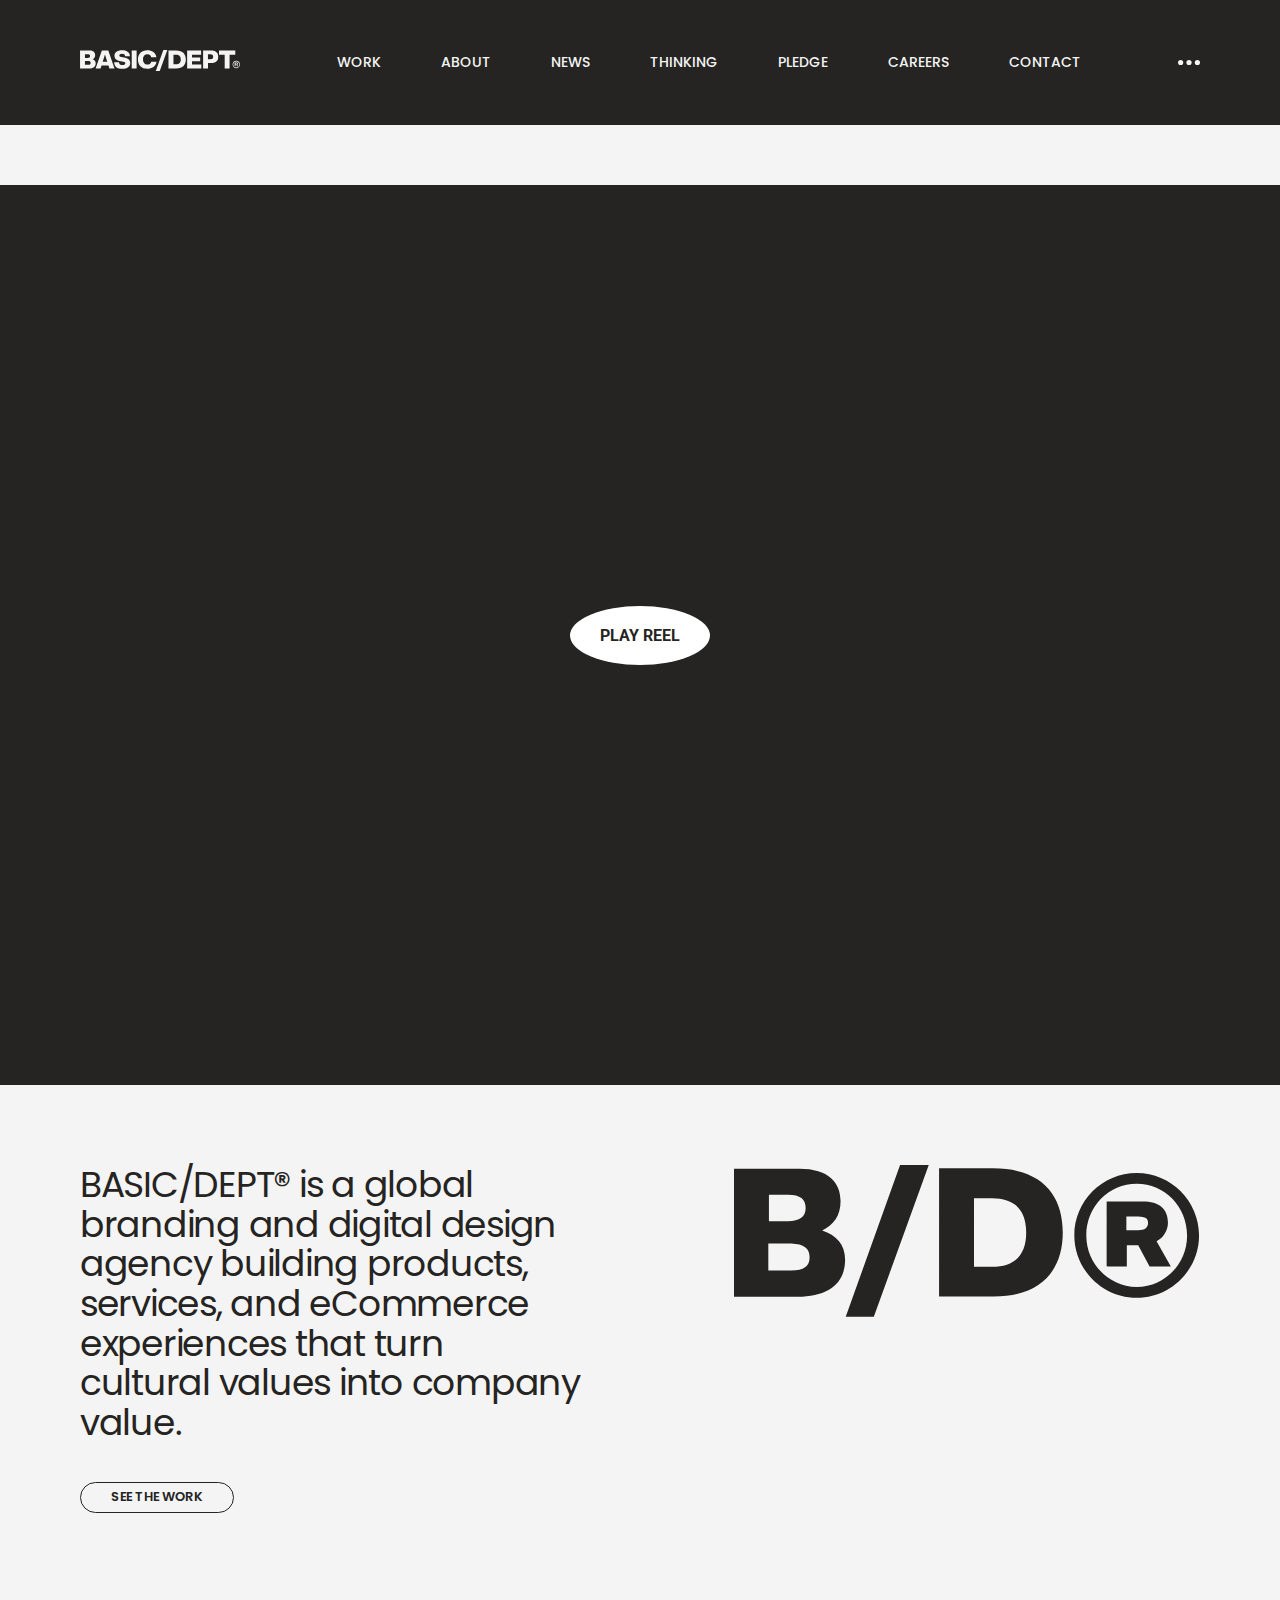
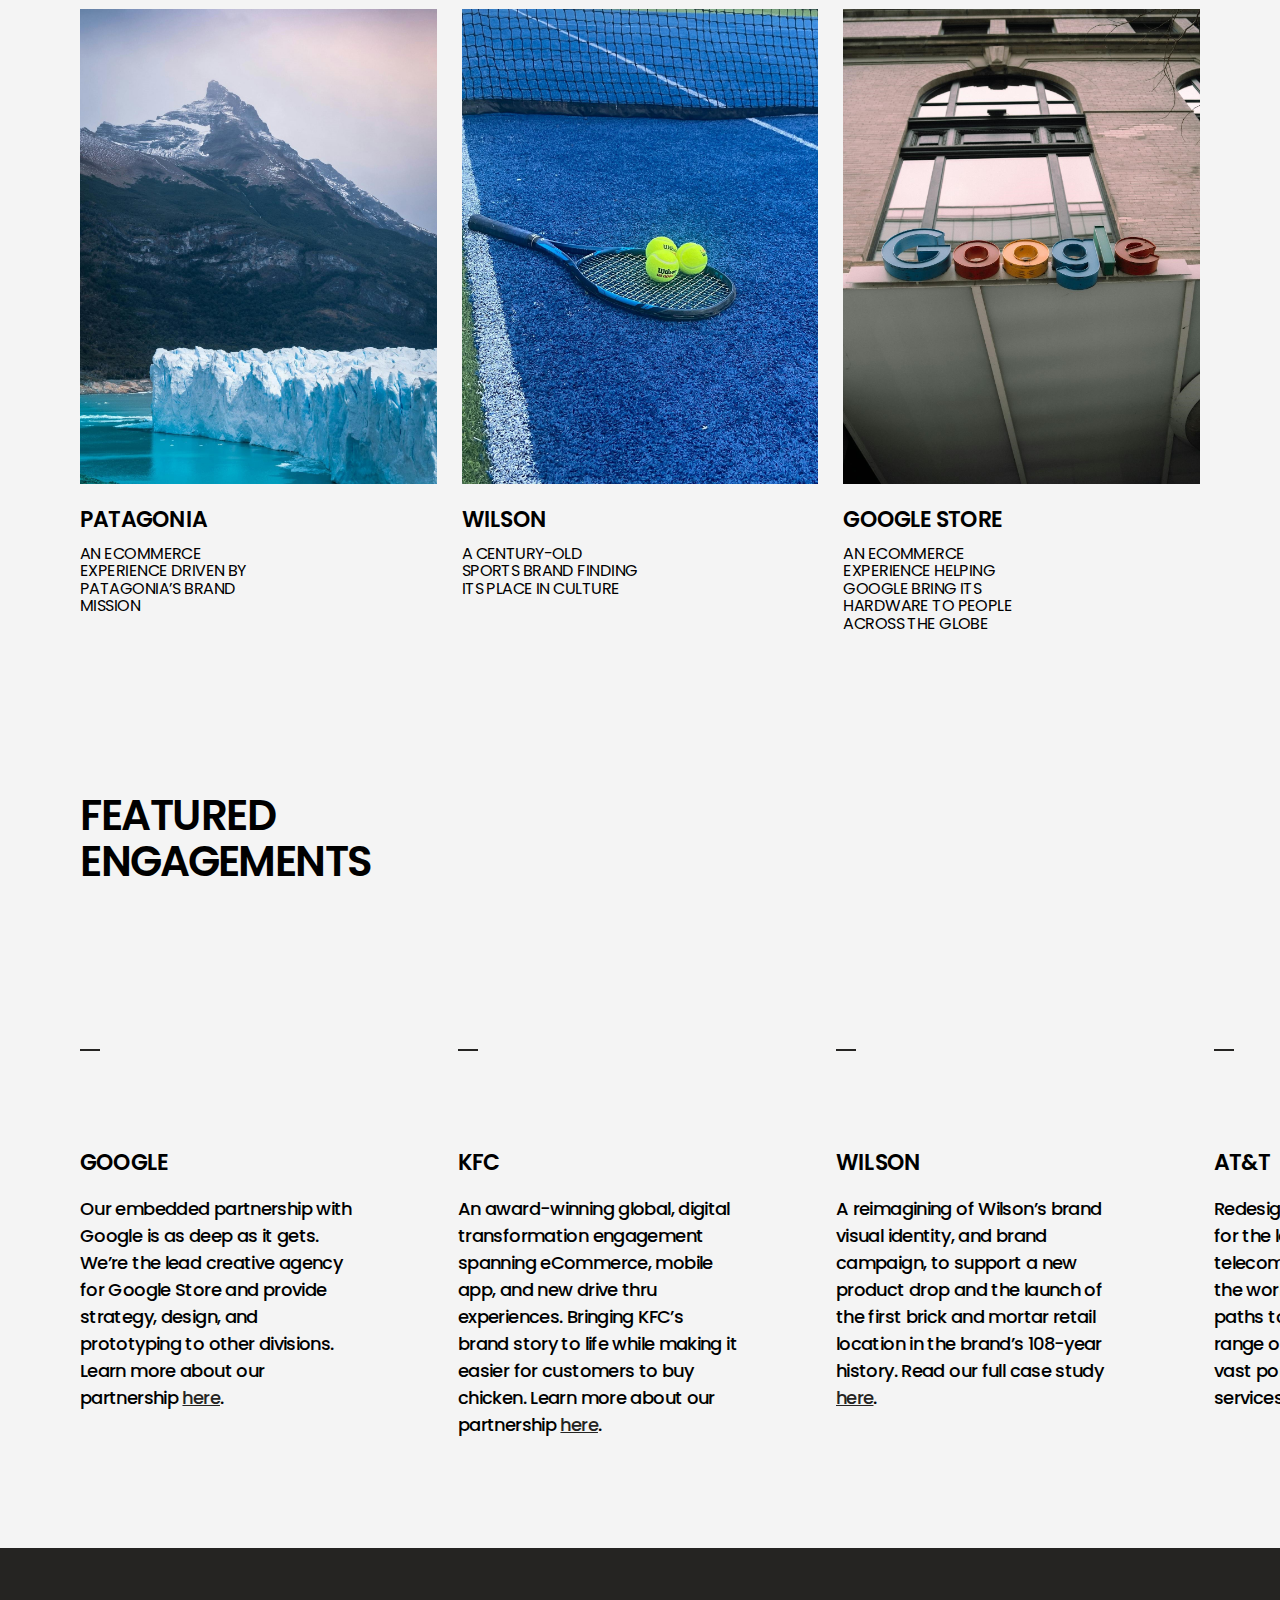
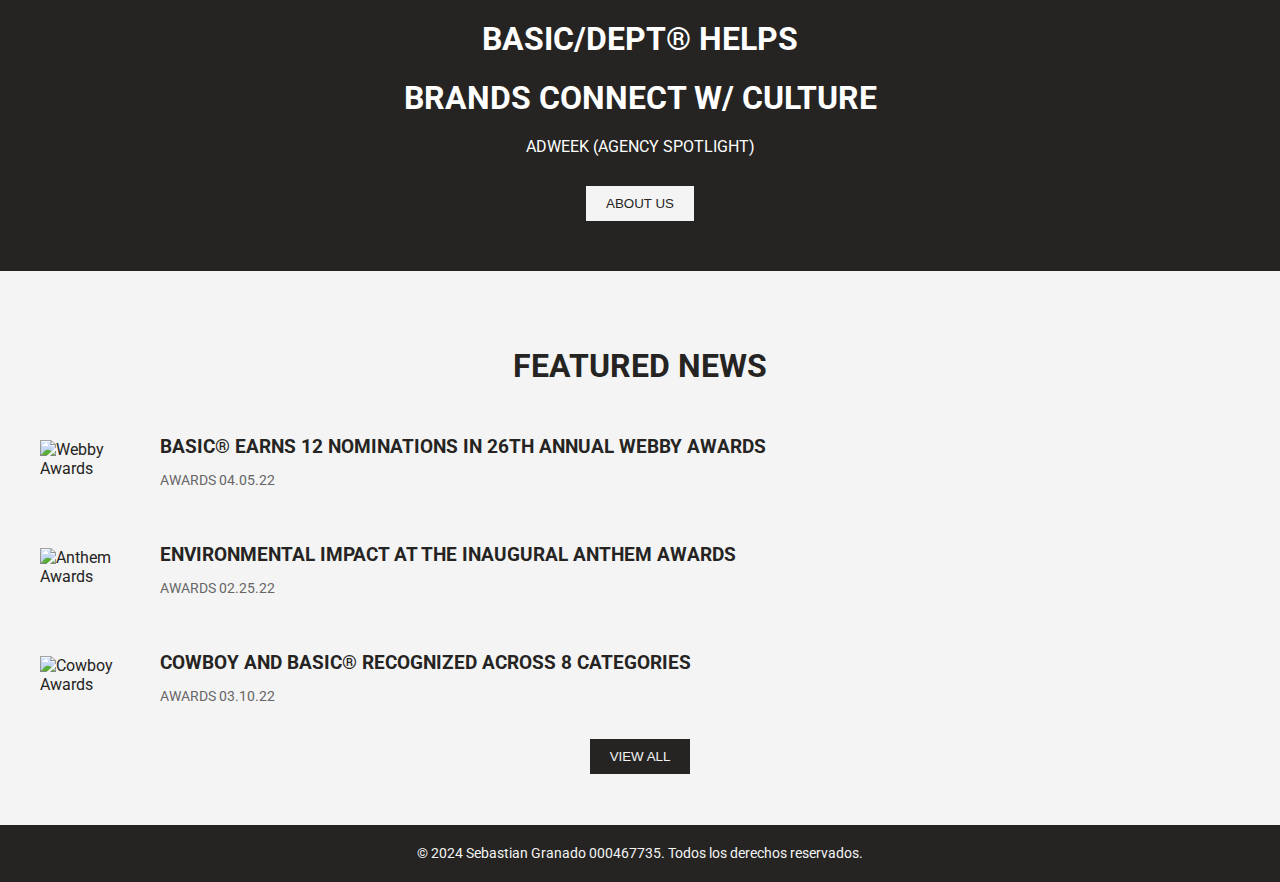
==== index.html @ 4b5a3739 "Modify the highlight layout for 1280px size screens" ====
<!DOCTYPE html>
<html lang="es">
<head>
    <meta charset="UTF-8">
    <meta name="viewport" content="width=device-width, initial-scale=1.0">
    <title>Proyecto de Maquetación Nivel 3</title>
    <link rel="stylesheet" href="css/styles.css">
    <link href="https://fonts.googleapis.com/css2?family=Roboto:wght@400;700&display=swap" rel="stylesheet">
    <link rel="preconnect" href="https://fonts.googleapis.com">
    <link rel="preconnect" href="https://fonts.gstatic.com" crossorigin>
    <link href="https://fonts.googleapis.com/css2?family=Poppins:ital,wght@0,100;0,200;0,300;0,400;0,500;0,600;0,700;0,800;0,900;1,100;1,200;1,300;1,400;1,500;1,600;1,700;1,800;1,900&display=swap"
          rel="stylesheet">
</head>
<body>
<header>
    <div id="logo">
        <a href="">
            <svg xmlns="http://www.w3.org/2000/svg" viewBox="0 0 208.3 27.7">
                <path d="M0 24.1h11.7c5.5 0 8.7-2.3 8.7-6.8 0-2.8-1.7-4.5-4.1-5.3 2-.9 3.4-2.6 3.4-5.3 0-3.5-2.2-5.9-7.5-5.9H0zM13.1 7.9c0 1.6-1 2.4-3.2 2.4H6.4V5.5h3.5c2.2 0 3.2.8 3.2 2.4m.7 9c0 1.7-1 2.4-3.3 2.4H6.4v-4.9h4.2c2.2 0 3.2.8 3.2 2.5M38.2 24.1h6.7L36.8.7h-8.4l-8.1 23.4h6.5l1.2-3.8h9.1zM32.5 5.9l2.9 9.5h-5.9zM55.1 24.5c6.3 0 10.3-3 10.3-7.7 0-3.8-2.5-5.8-6.5-6.6l-5.1-1c-2-.4-2.6-1-2.6-2.1S52.4 5 54.5 5c2.4 0 4.1 1 4.2 3.1H65C65 2.5 60.3.3 54.5.3c-5.6 0-9.7 2.8-9.7 7.3 0 3.8 2.5 5.8 6.5 6.6l5.1 1c2 .4 2.6 1 2.6 2.1 0 1.5-1.4 2.3-3.7 2.3-2.6 0-4.5-1.3-4.6-3.8h-6.3c.2 5.5 3.7 8.7 10.7 8.7M67.3 24.1h6.4V.7h-6.4zM82 12.4c0-3.9 2.1-6.8 5.6-6.8 2.9 0 4.7 1.7 5.1 3.7h6.7C98.8 3.2 93.6.2 87.7.2 80 .2 75.4 5 75.4 12.3s4.5 12.1 12.3 12.1c6 0 11.2-2.9 11.8-9.1h-6.7c-.4 2.1-2.1 3.7-5.1 3.7-3.6.2-5.7-2.7-5.7-6.6M113.7 0h-5.2l-10 27.7h5.2zM137.8 12.4c0-6.6-3.6-11.7-12.8-11.7h-9.8v23.4h9.8c9.2 0 12.8-5.1 12.8-11.7m-6.6 0c0 4.6-2.6 6.3-6.2 6.3h-3.3V6.1h3.3c3.6 0 6.2 1.7 6.2 6.3M139.5 24.1H158v-5.3h-12.2v-4h10.7V9.7h-10.7V6.1h11.9V.7h-18.2zM180 8.9c0-5.9-3.8-8.1-9.6-8.1h-10.1v23.4h6.4V17h3.8c5.7 0 9.5-2.2 9.5-8.1m-6.6 0c0 2.3-1.1 3.2-3.7 3.2h-3.1V5.6h3.1c2.6 0 3.7 1 3.7 3.3M181 6.2h7.4v17.9h6.4V6.2h7.4V.7H181zM203.5 23.7c-2.6 0-4.8-2.1-4.8-4.8 0-2.6 2.1-4.8 4.8-4.8s4.8 2.1 4.8 4.8c0 2.6-2.2 4.8-4.8 4.8m0-8.8c-2.2 0-4 1.8-4 4s1.8 4 4 4 4-1.8 4-4-1.8-4-4-4"></path>
                <path d="M204 17.2h-1.4v1.6h1.4c.5 0 .7-.3.7-.8s-.3-.8-.7-.8m-.1-.8c1.2 0 1.8.5 1.8 1.6 0 .6-.3 1.1-.9 1.3l1.2 1.8h-1.2l-1.1-1.6h-1.2v1.6h-1.1v-4.7z"></path>
            </svg>
        </a>
    </div>
    <nav>
        <ul>
            <li><a href="#work">WORK</a></li>
            <li><a href="#about">ABOUT</a></li>
            <li><a href="#news">NEWS</a></li>
            <li><a href="#thinking">THINKING</a></li>
            <li><a href="#pledge">PLEDGE</a></li>
            <li><a href="#careers">CAREERS</a></li>
            <li><a href="#contact">CONTACT</a></li>
        </ul>
    </nav>
    <div id="menu">
        <a>
            <span>Menu</span>
            <svg xmlns="http://www.w3.org/2000/svg" viewBox="0 0 21 5">
                <circle cx="2.5" cy="2.5" r="2.5"></circle>
                <circle cx="10.5" cy="2.5" r="2.5"></circle>
                <circle cx="18.5" cy="2.5" r="2.5"></circle>
            </svg>
        </a>
    </div>
</header>
<main>
    <section id="work" class="hero">
        <div class="play-reel">
            <span>PLAY REEL</span>
        </div>
    </section>

    <section id="about" class="intro">
        <div class="container">
            <div class="text">
                <p>BASIC/DEPT® is a global branding and digital design agency building products, services, and eCommerce
                    experiences that turn cultural values into company value.</p>
                <a>SEE THE WORK</a>
            </div>
            <div class="logo">
                <svg xmlns="http://www.w3.org/2000/svg" viewBox="0 0 307 100">
                    <path d="M0 86.8h41.9c19.6 0 31.3-8.3 31.3-24.5 0-10.2-6-16.2-15.1-19.2 7.2-3.4 12.1-9.4 12.1-19.2 0-12.5-7.9-21.5-27.2-21.5H0zm47.2-58.5c0 5.7-3.8 8.7-11.7 8.7H23V19.6h12.5c8.3 0 11.7 3 11.7 8.7m2.6 32.5c0 6-3.8 8.7-12.1 8.7H22.6V51.7h15.1c8.3.4 12.1 3 12.1 9.1M128.3 0h-18.9L73.6 100h18.5zm88.3 44.5c0-23.8-12.8-42.3-46-42.3h-35.5v84.5h35.5c32.8.1 46-18.4 46-42.2m-24.1 0c0 16.6-9.4 22.6-22.3 22.6h-12.1V21.9h12.1c12.8 0 22.3 6 22.3 22.6M224.2 46.4c0 22.6 18.5 41.1 41.1 41.1s41.1-18.5 41.1-41.1-18.5-41.1-41.1-41.1c-22.7 0-41.1 18.5-41.1 41.1m7.9 0c0-18.9 14.7-34 33.2-34s33.2 15.1 33.2 34-15.1 34-33.2 34c-18.5-.4-33.2-15.5-33.2-34M246 66.8h12.8v-14h7.5l7.5 14h14l-9.4-16.6c4.2-1.9 7.5-6.8 7.5-12.1 0-9.4-6-14-16.6-14h-23.8v42.6h.5zm26.8-28.7c0 3.4-2.3 4.9-6.4 4.9h-7.9v-9h7.9c4.5.3 6.4 1.1 6.4 4.1"></path>
                </svg>
            </div>
        </div>
    </section>

    <section id="images">
        <ul class="images">
            <li class="image-container">
                <img src="src/images/image1.jpg" alt="Image 1">
                <h2>Patagonia</h2>
                <p>An eCommerce experience driven by Patagonia’s brand mission</p>
            </li>
            <li class="image-container">
                <img src="src/images/image2.jpg" alt="Image 2">
                <h2>Wilson</h2>
                <p>A century-old sports brand finding its place in culture</p>
            </li>
            <li class="image-container">
                <img src="src/images/image3.jpg" alt="Image 3">
                <h2>Google Store</h2>
                <p>An eCommerce experience helping Google bring its hardware to people across the globe</p>
            </li>
        </ul>
    </section>

    <section id="featured" class="featured-engagements">
        <h1>FEATURED ENGAGEMENTS</h1>
        <div class="container">
            <ul>
                <li>
                    <img src="https://cdn.sanity.io/images/8nn8fua5/production/7121121ed910b145bdb6df487966a7888c2eb7c3-272x92.svg?w=720&amp;fm=webp&amp;q=65"
                         alt="" loading="lazy">
                    <div class="line"></div>
                    <h3>GOOGLE</h3>
                    <p>Our embedded partnership with Google is as deep as it gets. We’re the lead creative agency for
                        Google
                        Store and provide strategy, design, and prototyping to other divisions. Learn more about our
                        partnership <a href="#">here</a>.</p>
                </li>
                <li>
                    <img src="https://cdn.sanity.io/images/8nn8fua5/production/09a68ec6d03469bfd5bbb9726a58225acb900ae2-128x42.svg?w=720&amp;fm=webp&amp;q=65"
                         alt="" loading="lazy">
                    <div class="line"></div>
                    <h3>KFC</h3>
                    <p>An award-winning global, digital transformation engagement spanning eCommerce, mobile app, and
                        new
                        drive thru experiences. Bringing KFC’s brand story to life while making it easier for customers
                        to
                        buy chicken. Learn more about our partnership <a href="#">here</a>.</p>
                </li>
                <li>
                    <img src="https://cdn.sanity.io/images/8nn8fua5/production/fbb650ce74c1849cb4da2d9951fad89149494cc9-171x42.svg?w=720&amp;fm=webp&amp;q=65"
                         alt="" loading="lazy">
                    <div class="line"></div>
                    <h3>WILSON</h3>
                    <p>A reimagining of Wilson’s brand visual identity, and brand campaign, to support a new product
                        drop
                        and the launch of the first brick and mortar retail location in the brand’s 108-year history.
                        Read
                        our full case study <a href="#">here</a>.</p>
                </li>
                <li>
                    <img src="https://cdn.sanity.io/images/8nn8fua5/production/b2624b2d49d9c14eec0cd30203c5eec0331eac42-42x42.svg?w=720&fm=webp&q=65"
                         alt="" loading="lazy">
                    <div class="line"></div>
                    <h3>AT&T</h3>
                    <p>Redesigning the digital flagship for the largest telecommunications company in the world.
                        Creating frictionless paths to purchase for a wide range of consumers across a vast portfolio of
                        products and services.</p>
                </li>
                <li>
                    <img src="https://cdn.sanity.io/images/8nn8fua5/production/8dd2f090726c8d5befeaa2924b44678e69452945-1024x200.svg?w=720&fm=webp&q=65"
                         alt="" loading="lazy">
                    <div class="line"></div>
                    <h3>Patagonia</h3>
                    <p>Ongoing partnership providing strategy, branding, experience design, and development focused on
                        bringing their mission and offerings to consumers through brand-led programs and platforms. Read
                        our full case study <a href="/case-studies/patagonia-ecommerce-website">here</a>.</p>
                </li>
            </ul>
        </div>
    </section>
    <section id="about-us" class="about-us">
        <div class="about-us-content">
            <h1>BASIC/DEPT® HELPS</h1>
            <h1>BRANDS CONNECT W/ CULTURE</h1>
            <p>ADWEEK (AGENCY SPOTLIGHT)</p>
            <div class="cta">
                <button>ABOUT US</button>
            </div>
            <video class="video-background" autoplay muted loop>
                <source src="your-video-url.mp4" type="video/mp4">
            </video>
        </div>
    </section>
    <section id="featured-news" class="featured-news">
        <div class="container">
            <h2>FEATURED NEWS</h2>
            <div class="news-item">
                <img src="images/webby-awards.jpg" alt="Webby Awards">
                <div>
                    <h3>BASIC® EARNS 12 NOMINATIONS IN 26TH ANNUAL WEBBY AWARDS</h3>
                    <p>AWARDS 04.05.22</p>
                </div>
            </div>
            <div class="news-item">
                <img src="images/anthem-awards.jpg" alt="Anthem Awards">
                <div>
                    <h3>ENVIRONMENTAL IMPACT AT THE INAUGURAL ANTHEM AWARDS</h3>
                    <p>AWARDS 02.25.22</p>
                </div>
            </div>
            <div class="news-item">
                <img src="images/cowboy-awards.jpg" alt="Cowboy Awards">
                <div>
                    <h3>COWBOY AND BASIC® RECOGNIZED ACROSS 8 CATEGORIES</h3>
                    <p>AWARDS 03.10.22</p>
                </div>
            </div>
            <button id="view-more" class="view-more">VIEW ALL</button>
            <div id="more-news" class="more-news hidden">
                <!-- Añade más artículos de noticias aquí -->
            </div>
        </div>
    </section>
</main>
<script src="js/script.js"></script>
<footer>
    <div class="container">
        <p>&copy; 2024 Sebastian Granado 000467735. Todos los derechos reservados.</p>
    </div>
</footer>
</body>
</html>
---- css/styles.css ----
/* Palette Color */
:root {
    --color-background: #f4f4f4;
    --color-text: #252422;
}

/* Font Family*/
:root {
    --font-familia: "Poppins";
}

/* If screen size is more than 1280px */
@media (min-width: 1280px) {
    header {
        display: flex;
        flex-direction: row;
        justify-content: space-between;
        align-items: center;
        padding: 50px 80px;
        background: var(--color-text);

        #logo {
            svg {
                width: 160px;
                fill: var(--color-background);
            }
        }

        nav ul {
            display: flex;
            flex-direction: row;
            margin: 0;
            padding: 0;

            li {
                list-style: none;
                padding: 0 30px;

                a {
                    color: var(--color-background);
                    text-decoration: none;
                    font-family: var(--font-familia), sans-serif;
                    font-size: 14px;
                    font-weight: 500;
                }
            }
        }

        #menu a {
            display: flex;
            align-items: center;
            height: 100%;

            span {
                display: none;
            }

            svg {
                width: 22px;
                fill: var(--color-background);
            }
        }
    }

    #about {
        padding: 80px;

        .container {
            display: flex;
            flex-direction: row;
            justify-content: space-between;

            .text {
                width: 502px;
                display: flex;
                flex-direction: column;
                align-items: flex-start;

                p {
                    font-family: var(--font-familia), sans-serif;
                    font-size: 36px;
                    font-weight: 400;
                    text-align: left;
                    letter-spacing: -0.035em;
                    line-height: 1.1;
                    margin: 0;
                }

                a {
                    margin: 40px 0 0 0;
                    padding: 7px 30px;
                    border: 1px solid var(--color-text);
                    border-radius: 1.6rem;
                    font-family: var(--font-familia), sans-serif;
                    font-size: 13px;
                    font-weight: 600;
                    text-decoration: none;
                    letter-spacing: -0.035em;
                    line-height: 1.1;

                }
            }

            .logo {
                svg {
                    width: 466px;
                    height: min-content;
                    fill: var(--color-text);
                }
            }
        }
    }

    #images {
        padding: 0 80px;
        margin-bottom: 160px;

        .images {
            padding: 0;
            display: grid;
            grid-template-columns: 1fr 1fr 1fr;
            gap: 25px;
            justify-content: space-between;
            list-style: none;

            li {
                width: 100%;

                img {
                    width: 100%;
                }

                h2 {
                    margin: 20px 0 0 0;
                    font-family: var(--font-familia), sans-serif;
                    font-size: 22px;
                    font-weight: 600;
                    text-decoration: none;
                    letter-spacing: -0.035em;
                    line-height: 1.1;
                    text-transform: uppercase;
                }

                p {
                    width: 50%;
                    font-family: var(--font-familia), sans-serif;
                    font-size: 16px;
                    font-weight: 400;
                    text-align: left;
                    letter-spacing: -0.035em;
                    line-height: 1.1;
                    margin: 12px 0 0 0;
                    text-transform: uppercase;
                }
            }


        }
    }

    #featured {

        h1 {
            padding-left: 80px;
            margin: 0;
            width: 20%;
            font-family: var(--font-familia), sans-serif;
            font-size: 42px;
            font-weight: 600;
            text-decoration: none;
            letter-spacing: -0.035em;
            line-height: 1.1;
            text-transform: uppercase;
        }

        .container {
            overflow-x: scroll;
            padding: 0 80px;
            display: flex;
            justify-content: space-evenly;

            ul {
                display: flex;
                gap: 25px;
                list-style: none;
                padding: 125px 0 0 0;
                margin: 0 0 110px 0;
                width: max-content;

                li {
                    width: 280px;
                    padding-right: 73px;

                    img {
                        height: 40px;
                    }

                    .line {
                        width: 20px;
                        height: 2px;
                        background: var(--color-text);
                        margin-top: 20px;
                    }

                    h3 {
                        margin: 100px 0 0 0;
                        font-family: var(--font-familia), sans-serif;
                        font-size: 22px;
                        font-weight: 600;
                        text-decoration: none;
                        letter-spacing: -0.035em;
                        line-height: 1.1;
                        text-transform: uppercase;

                    }

                    p {
                        font-family: var(--font-familia), sans-serif;
                        font-size: 18px;
                        font-weight: 500;
                        text-align: left;
                        letter-spacing: -0.035em;
                        line-height: 1.5;
                        margin: 20px 0 0 0;

                        a {
                            color: var(--color-text);
                        }
                    }
                }
            }
        }

        .container::-webkit-scrollbar {
            height: 2px;
        }

        .container::-webkit-scrollbar-track {
            background: #c5c5c5;
        }

        .container::-webkit-scrollbar-thumb {
            background: var(--color-text);
        }
    }
}

@media (min-width: 720px) and (max-width: 1279px) {
    header {
        display: flex;
        flex-direction: row;
        justify-content: space-between;
        align-items: center;
        padding: 33px 38px;
        background: var(--color-text);

        #logo {
            svg {
                width: 137px;
                fill: var(--color-background);
            }
        }

        nav {
            display: none;
        }

        #menu a {
            span {
                color: var(--color-background);
                font-family: var(--font-familia), sans-serif;
                font-size: 16px;
                font-weight: 500;
            }

            svg {
                display: none;
            }
        }

    }

    #about {
        padding: 38px;

        .container {
            display: flex;
            flex-direction: column;

            .text {
                width: 340px;
                display: flex;
                flex-direction: column;
                align-items: flex-start;

                p {
                    font-family: var(--font-familia), sans-serif;
                    font-size: 20px;
                    font-weight: 400;
                    text-align: left;
                    letter-spacing: -0.035em;
                    line-height: 1.1;
                    margin: 0;
                }

                a {
                    margin: 40px 0 0 0;
                    padding: 7px 30px;
                    border: 1px solid var(--color-text);
                    border-radius: 1.6rem;
                    font-family: var(--font-familia), sans-serif;
                    font-size: 13px;
                    font-weight: 600;
                    text-decoration: none;
                    letter-spacing: -0.035em;
                    line-height: 1.1;

                }
            }

            .logo {
                display: flex;
                justify-content: flex-end;

                svg {
                    width: 382px;
                    height: min-content;
                    padding-top: 60px;
                    fill: var(--color-text);
                }
            }
        }
    }

    #images {
        padding: 0 80px;
        margin-bottom: 160px;
        overflow-x: scroll;
        display: flex;
        justify-content: space-evenly;

        .images {
            display: flex;
            flex-direction: row;
            gap: 25px;
            list-style: none;
            padding: 0;
            width: max-content;

            li {
                width: 313px;

                img {
                    width: 100%;
                }

                h2 {
                    margin: 20px 0 0 0;
                    font-family: var(--font-familia), sans-serif;
                    font-size: 22px;
                    font-weight: 600;
                    text-decoration: none;
                    letter-spacing: -0.035em;
                    line-height: 1.1;
                    text-transform: uppercase;
                }

                p {
                    width: 50%;
                    font-family: var(--font-familia), sans-serif;
                    font-size: 16px;
                    font-weight: 400;
                    text-align: left;
                    letter-spacing: -0.035em;
                    line-height: 1.1;
                    margin: 12px 0 0 0;
                    text-transform: uppercase;
                }
            }
        }
    }

    #images::-webkit-scrollbar {
        display: none;
    }
}

@media (max-width: 719px) {
    header {
        display: flex;
        flex-direction: row;
        justify-content: space-between;
        align-items: center;
        padding: 33px 38px;
        background: var(--color-text);

        #logo {
            svg {
                width: 137px;
                fill: var(--color-background);
            }
        }

        nav {
            display: none;
        }

        #menu a {
            span {
                color: var(--color-background);
                font-family: var(--font-familia), sans-serif;
                font-size: 16px;
                font-weight: 500;
            }

            svg {
                display: none;
            }
        }

    }

    #about {
        padding: 38px;

        .container {
            display: flex;
            flex-direction: column;

            .text {
                width: 340px;
                display: flex;
                flex-direction: column;
                align-items: flex-start;

                p {
                    font-family: var(--font-familia), sans-serif;
                    font-size: 20px;
                    font-weight: 400;
                    text-align: left;
                    letter-spacing: -0.035em;
                    line-height: 1.1;
                    margin: 0;
                }

                a {
                    margin: 40px 0 0 0;
                    padding: 7px 30px;
                    border: 1px solid var(--color-text);
                    border-radius: 1.6rem;
                    font-family: var(--font-familia), sans-serif;
                    font-size: 13px;
                    font-weight: 600;
                    text-decoration: none;
                    letter-spacing: -0.035em;
                    line-height: 1.1;

                }
            }

            .logo {
                display: flex;
                justify-content: flex-end;

                svg {
                    width: 255px;
                    height: min-content;
                    padding-top: 60px;
                    fill: var(--color-text);
                }
            }
        }
    }

    #images {
        padding: 0 22px;
        margin-bottom: 160px;
        overflow-x: scroll;
        display: flex;
        justify-content: space-evenly;

        .images {
            display: flex;
            flex-direction: row;
            gap: 16px;
            list-style: none;
            padding: 0;
            width: max-content;

            li {
                width: 313px;

                img {
                    width: 100%;
                }

                h2 {
                    margin: 20px 0 0 0;
                    font-family: var(--font-familia), sans-serif;
                    font-size: 18px;
                    font-weight: 600;
                    text-decoration: none;
                    letter-spacing: -0.035em;
                    line-height: 1.1;
                    text-transform: uppercase;
                }

                p {
                    width: 50%;
                    font-family: var(--font-familia), sans-serif;
                    font-size: 10px;
                    font-weight: 400;
                    text-align: left;
                    letter-spacing: -0.035em;
                    line-height: 1.1;
                    margin: 12px 0 0 0;
                    text-transform: uppercase;
                }
            }
        }
    }

    #images::-webkit-scrollbar {
        display: none;
    }
}

body {
    margin: 0;
    font-family: 'Roboto', sans-serif;
    background-color: var(--color-background);
}

/*header {
    position: fixed;
    width: 100%;
    top: 0;
    left: 0;
    background-color: #252422;
    z-index: 1000;
    padding: 10px 0;
}

nav {
    display: flex;
    justify-content: space-between;
    align-items: center;
    max-width: 1200px;
    margin: 0 auto;
    padding: 0 20px;
}

.logo {
    font-size: 1.5em;
    font-weight: bold;
}

nav ul {
    list-style: none;
    display: flex;
    gap: 20px;
}

nav ul li {
    display: inline;
}

nav ul li a {
    text-decoration: none;
    color: #f4f4f4;
    transition: color 0.3s;
}

nav ul li a:hover {
    color: #f9cdcd;
}*/

main {
    margin-top: 60px; /* Ajustar según la altura del header */
}

.hero {
    height: 100vh;
    display: flex;
    justify-content: center;
    align-items: center;
    background-color: #252422;
    background-image: url('../images/your-image.jpg'); /* Agregar la ruta correcta de tu imagen */
    background-size: cover;
    background-position: center;
    position: relative;
}

.play-reel {
    background-color: #ffffff;
    color: #252422;
    padding: 20px 30px;
    border-radius: 50%;
    font-weight: bold;
    cursor: pointer;
    transition: transform 0.3s;
}

.play-reel:hover {
    transform: scale(1.1);
}

.intro {
    background-color: #f4f4f4;
    color: #252422;
    padding: 50px 20px;
    text-align: center;
}

.intro .container {
    max-width: 1200px;
    margin: 0 auto;
}

.intro h1 {
    font-size: 2em;
    margin-bottom: 20px;
}

.intro button {
    background-color: #252422;
    color: #f4f4f4;
    padding: 10px 20px;
    border: none;
    cursor: pointer;
    transition: background-color 0.3s;
}

.intro button:hover {
    background-color: #f9cdcd;
}

.intro .images {
    display: flex;
    justify-content: space-around;
    margin-top: 30px;
}

.intro .image-container {
    width: 30%;
}

.intro .image-container img {
    width: 100%;
    height: auto;
}

/*.featured-engagements {
    background-color: #ffffff;
    color: #252422;
    padding: 50px 20px;
}

.featured-engagements .container {
    max-width: 1200px;
    margin: 0 auto;
    text-align: center;
}

.featured-engagements h2 {
    font-size: 2em;
    margin-bottom: 30px;
}

.featured-engagements .engagement {
    margin-bottom: 30px;
}

.featured-engagements .engagement img {
    width: 100px;
    height: auto;
    margin-bottom: 10px;
}

.featured-engagements .engagement h3 {
    font-size: 1.5em;
    margin-bottom: 10px;
}

.featured-engagements .engagement p {
    font-size: 1em;
    line-height: 1.5;
}*/

.about-us {
    position: relative;
    padding: 50px 20px;
    text-align: center;
    color: #ffffff;
    background-color: #252422;
}

.about-us h1 {
    font-size: 2em;
    margin-bottom: 20px;
}

.about-us p {
    font-size: 1em;
    margin-bottom: 30px;
}

.about-us .cta button {
    background-color: #f4f4f4;
    color: #252422;
    padding: 10px 20px;
    border: none;
    cursor: pointer;
    transition: background-color 0.3s;
}

.about-us .cta button:hover {
    background-color: #f9cdcd;
}

.about-us .video-background {
    position: absolute;
    top: 0;
    left: 0;
    width: 100%;
    height: 100%;
    object-fit: cover;
    z-index: -1;
}

.featured-news {
    background-color: #f4f4f4;
    color: #252422;
    padding: 50px 20px;
}

.featured-news .container {
    max-width: 1200px;
    margin: 0 auto;
}

.featured-news h2 {
    font-size: 2em;
    margin-bottom: 30px;
    text-align: center;
}

.featured-news .news-item {
    display: flex;
    align-items: center;
    margin-bottom: 20px;
}

.featured-news .news-item img {
    width: 100px;
    height: auto;
    margin-right: 20px;
}

.featured-news .news-item h3 {
    font-size: 1.2em;
    margin-bottom: 5px;
}

.featured-news .news-item p {
    font-size: 0.9em;
    color: #666;
}

.view-more {
    display: block;
    margin: 0 auto;
    padding: 10px 20px;
    background-color: #252422;
    color: #f4f4f4;
    border: none;
    cursor: pointer;
    transition: background-color 0.3s;
}

.view-more:hover {
    background-color: #f9cdcd;
}

.hidden {
    display: none;
}

footer {
    background-color: #252422;
    color: #f4f4f4;
    text-align: center;
    padding: 20px 0;
    font-size: 0.9em;
    border-top: 1px solid #f4f4f4;
}

footer .container {
    max-width: 1200px;
    margin: 0 auto;
}

footer p {
    margin: 0;
}

/*!* Nuevos estilos para la sección about *!*/
/*#about .intro {*/
/*    text-align: center;*/
/*}*/

/*#about .container {*/
/*    width: 80%;*/
/*    margin: auto;*/
/*}*/

/*#about h1 {*/
/*    font-size: 24px; !* Ajusta el tamaño según tus necesidades *!*/
/*    margin-bottom: 20px; !* Espacio entre el título y el botón *!*/
/*}*/

/*#about button {*/
/*    margin-bottom: 20px; !* Espacio entre el botón y las imágenes *!*/
/*}*/

/*#about .images .image-container {*/
/*    display: inline-block; !* Alinea las imágenes horizontalmente *!*/
/*    margin-right: 10px; !* Espacio entre las imágenes *!*/
/*}*/

/*#about .images .image-container:last-child {*/
/*    margin-right: 0; !* Elimina el espacio después de la última imagen *!*/
/*}*/

/*#about .image-container img {*/
/*    width: 100%; !* Hace que la imagen sea responsive al tamaño del contenedor *!*/
/*    height: auto;*/
/*}*/

/*#about .image-container::after {*/
/*    content: attr(alt); !* Muestra el texto del atributo "alt" debajo de cada imagen *!*/
/*    display: block;*/
/*    margin-top: 5px; !* Espacio entre la imagen y el texto *!*/
/*    font-size: 0.9em; !* Tamaño del texto debajo de la imagen *!*/
/*    color: #666; !* Color del texto debajo de la imagen *!*/
/*}*/
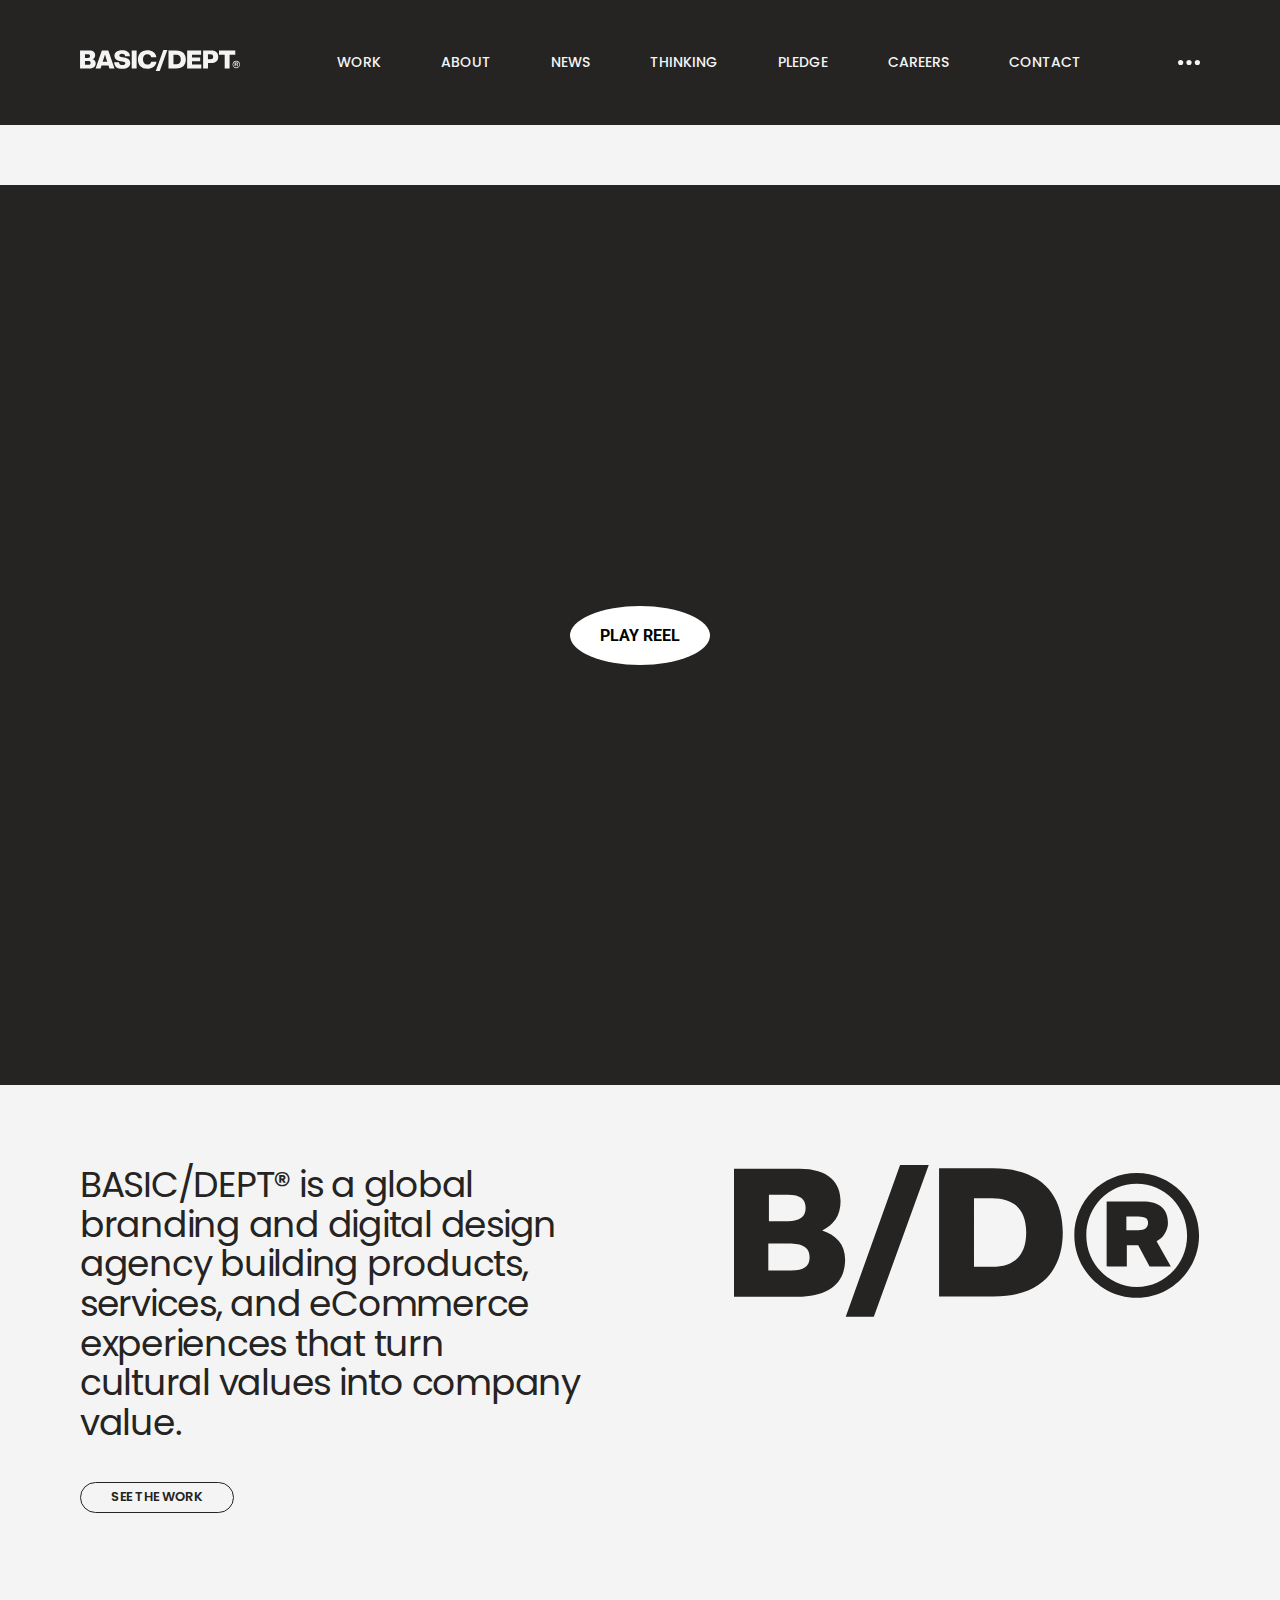
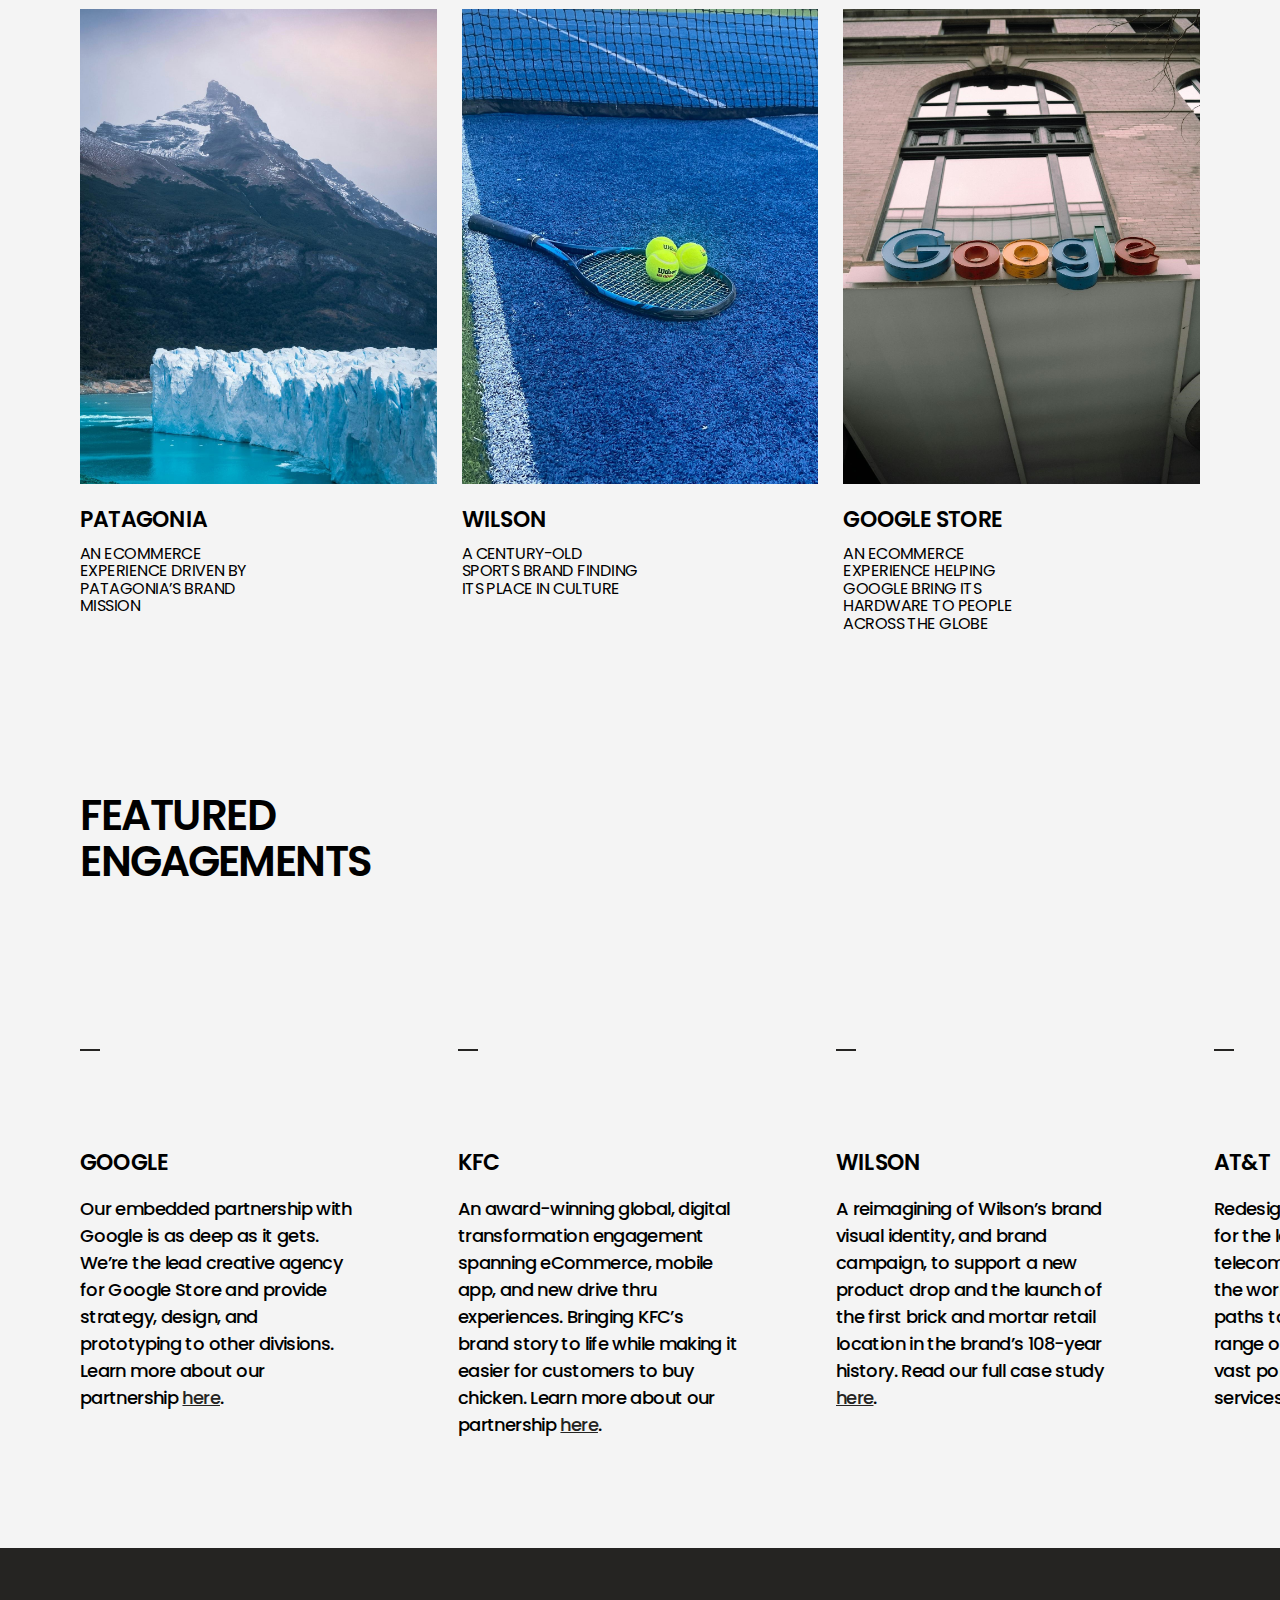
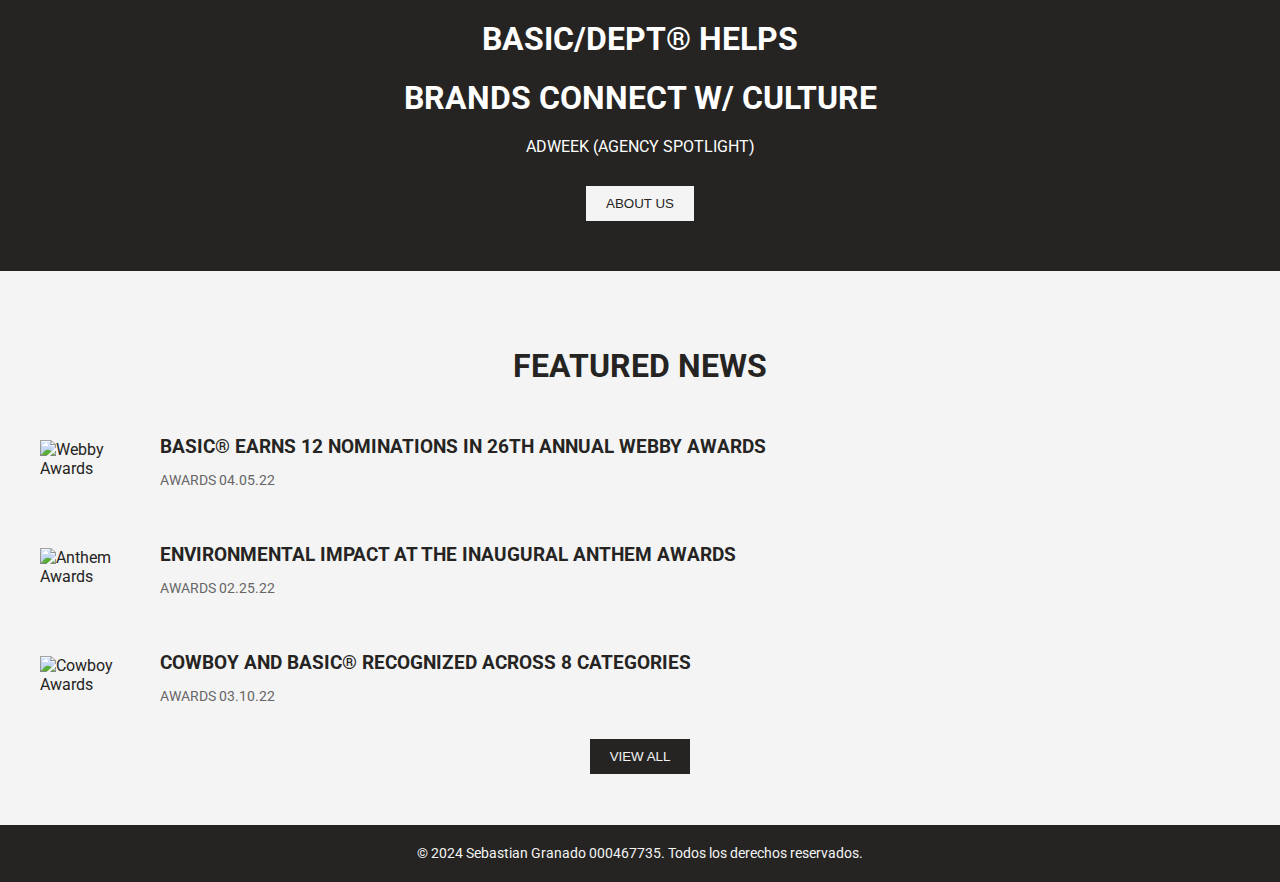
==== commit 109f7126: "Update index.html" ====
--- a/index.html
+++ b/index.html
@@ -45,10 +45,14 @@
 </header>
 <main>
     <section id="work" class="hero">
-        <div class="play-reel">
+        <div id="playReelBtn" class="play-reel">
             <span>PLAY REEL</span>
         </div>
-    </section>
+        <video id="backgroundVideo" class="video-background hidden">
+            <source src="/src/images/timelapse.mp4" type="video/mp4">
+        </video>
+    </section>
+    
 
     <section id="about" class="intro">
         <div class="container">
--- a/css/styles.css
+++ b/css/styles.css
@@ -844,3 +844,26 @@
 /*    font-size: 0.9em; !* Tamaño del texto debajo de la imagen *!*/
 /*    color: #666; !* Color del texto debajo de la imagen *!*/
 /*}*/
+/* Añadir los estilos necesarios para el video de fondo */
+.hero {
+    position: relative;
+    overflow: hidden;
+}
+
+#bg-video {
+    position: absolute;
+    top: 50%;
+    left: 50%;
+    width: 100%;
+    height: 100%;
+    object-fit: cover;
+    transform: translate(-50%, -50%);
+    z-index: -1;
+}
+
+.play-reel {
+    position: relative;
+    z-index: 1;
+    color: black; /* Asegúrate de que el texto sea legible sobre el video */
+    /* Otros estilos que ya tienes */
+}
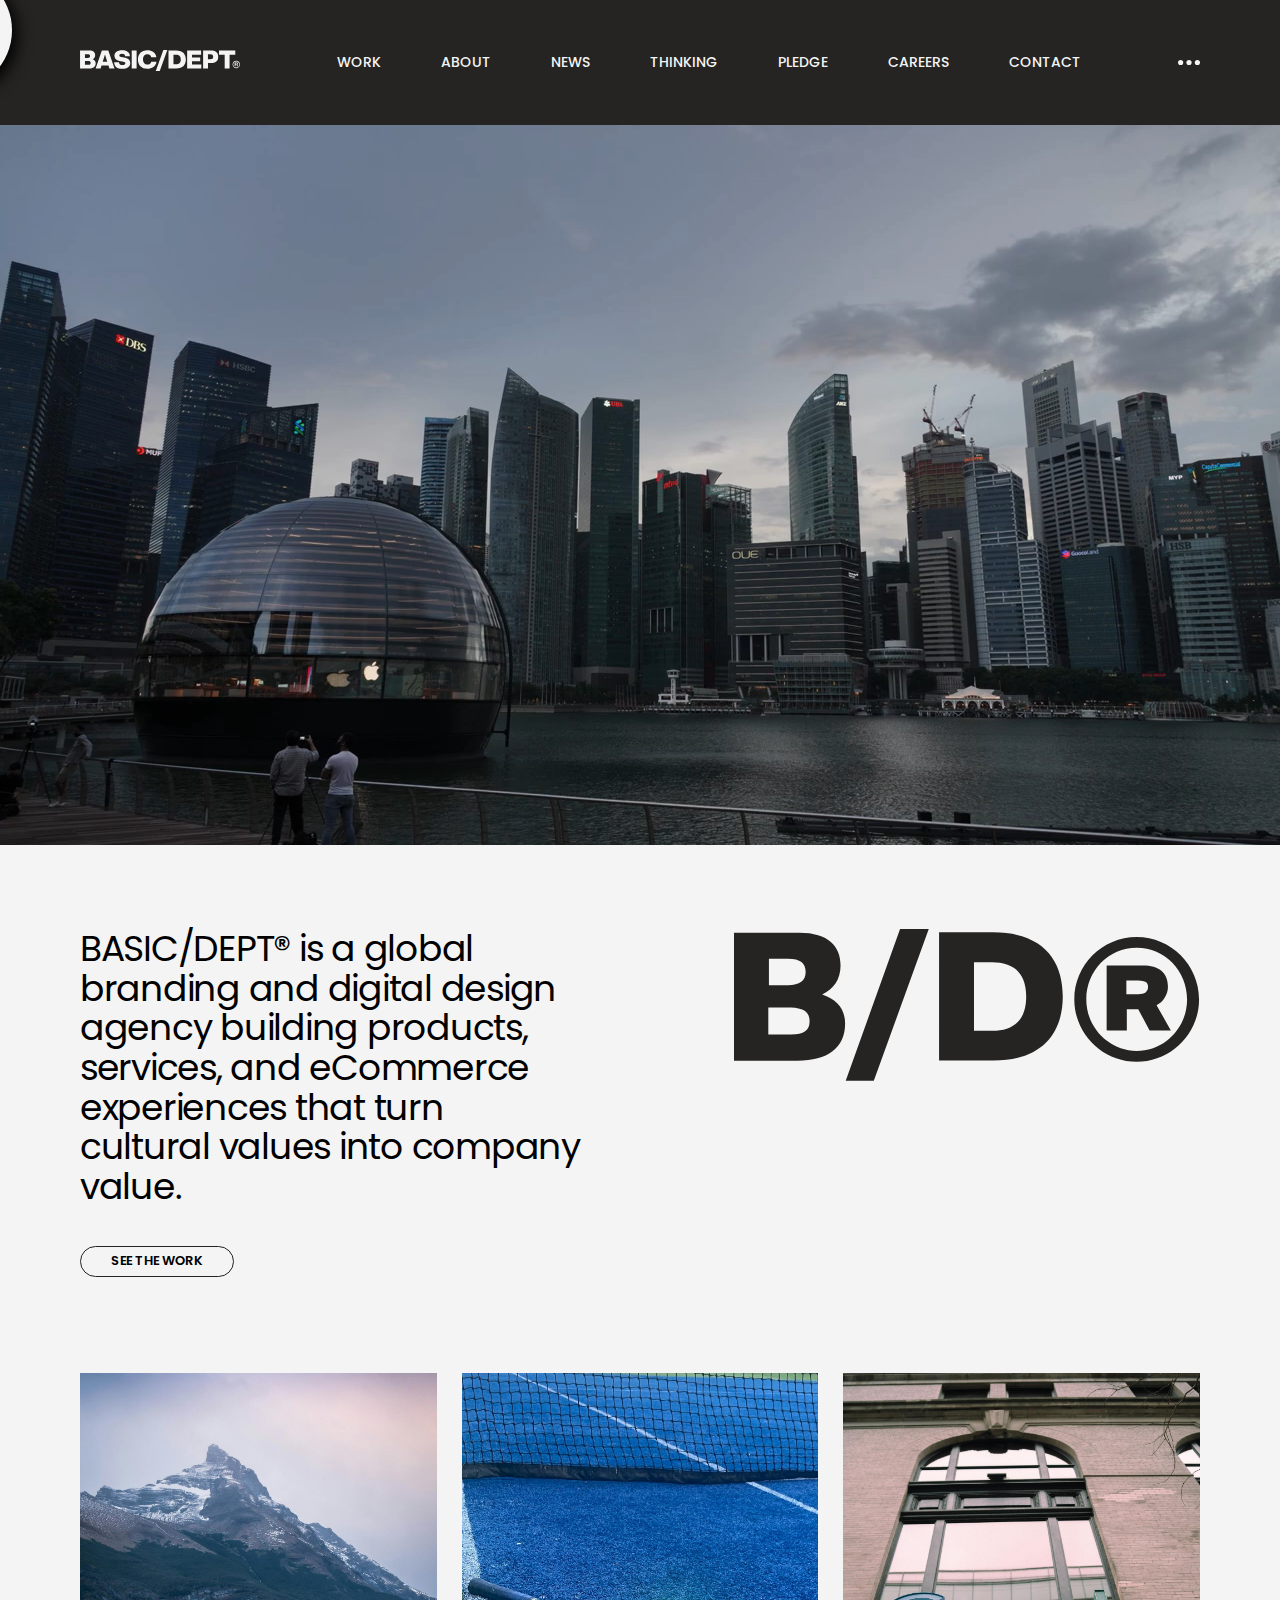
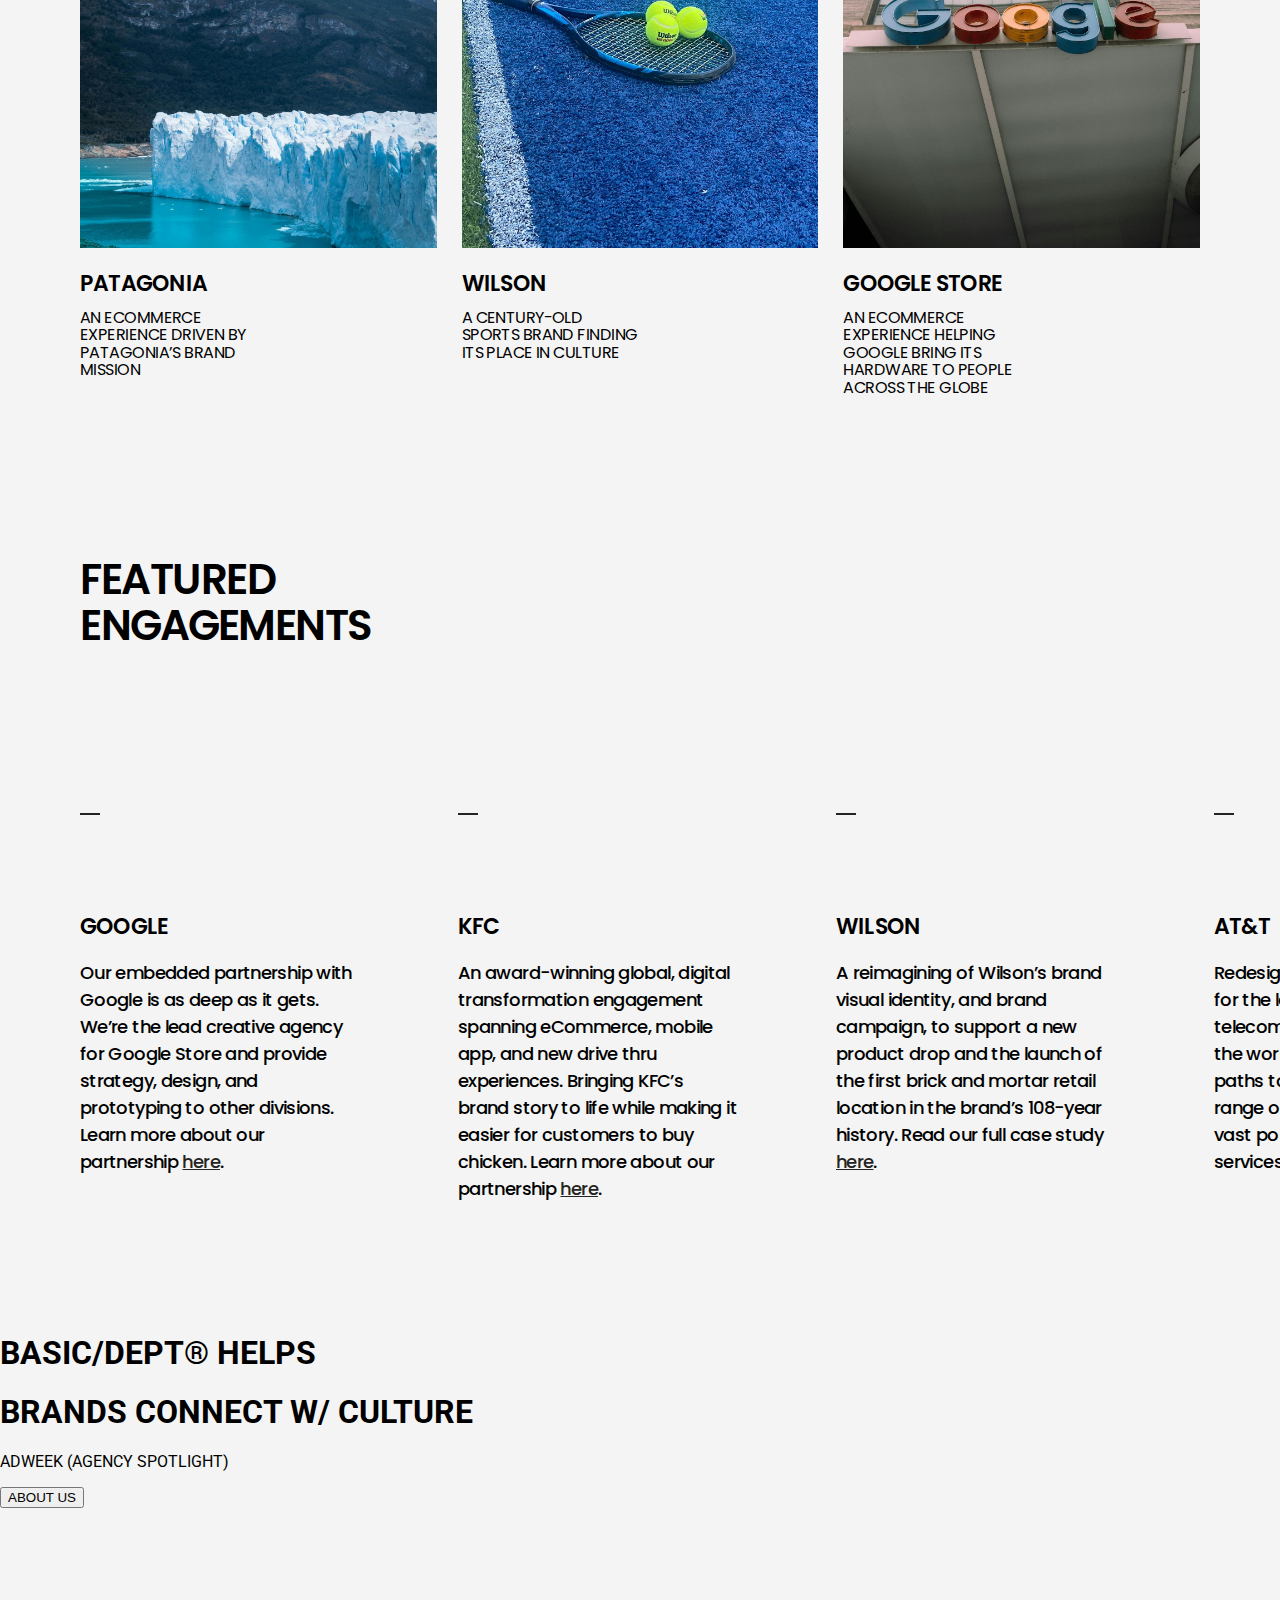
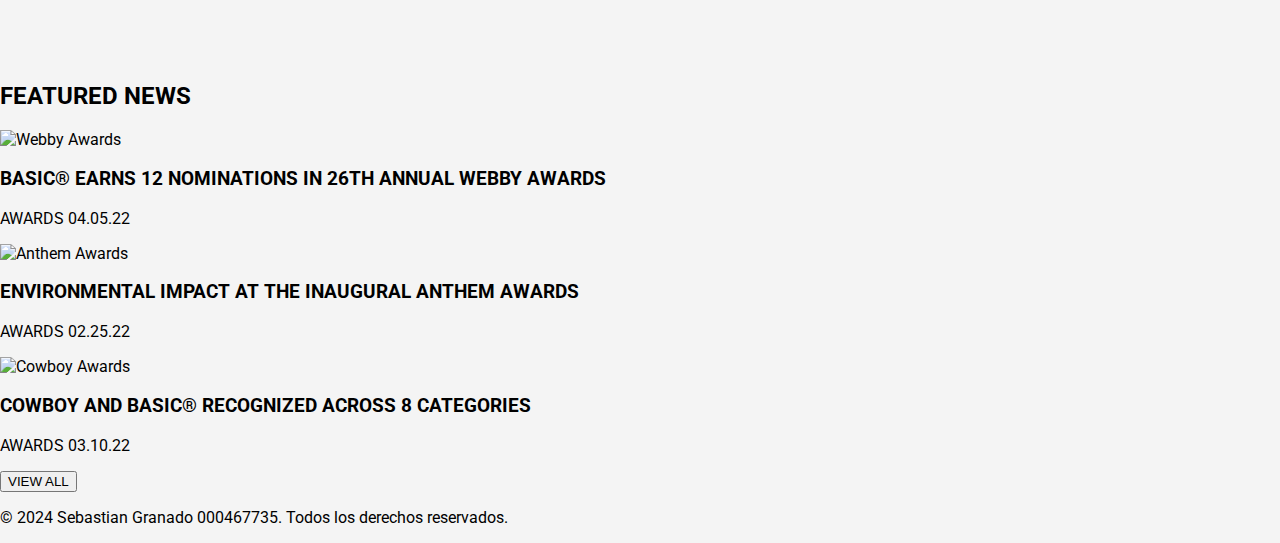
==== commit cbecf958: "Modify the video section" ====
--- a/index.html
+++ b/index.html
@@ -10,6 +10,7 @@
     <link rel="preconnect" href="https://fonts.gstatic.com" crossorigin>
     <link href="https://fonts.googleapis.com/css2?family=Poppins:ital,wght@0,100;0,200;0,300;0,400;0,500;0,600;0,700;0,800;0,900;1,100;1,200;1,300;1,400;1,500;1,600;1,700;1,800;1,900&display=swap"
           rel="stylesheet">
+    <script src="js/script.js"></script>
 </head>
 <body>
 <header>
@@ -44,12 +45,15 @@
     </div>
 </header>
 <main>
-    <section id="work" class="hero">
-        <div id="playReelBtn" class="play-reel">
-            <span>PLAY REEL</span>
-        </div>
-        <video id="backgroundVideo" class="video-background hidden">
-            <source src="/src/images/timelapse.mp4" type="video/mp4">
+    <section id="section_video">
+        <div class="play_button">
+            <div>
+                <span>Watch <br> Reel</span>
+            </div>
+            <span class="text_second">BASIC/DEPT® <br> 2010-∞</span>
+        </div>
+        <video id="video" loop>
+            <source src="src/images/timelapse.mp4" type="video/mp4">
         </video>
     </section>
     
--- a/css/styles.css
+++ b/css/styles.css
@@ -61,6 +61,56 @@
             }
         }
     }
+
+    #section_video{
+        cursor: none;
+        width: 100%;
+        position: relative;
+        .play_button{
+            position: absolute;
+            transition: 0.1s;
+            transform: translate(-90%,-90%);
+            pointer-events: none;
+            width: min-content;
+            height: min-content;
+            display: flex;
+            justify-content: center;
+            align-items: center;
+            flex-direction: column;
+            span{
+                text-decoration: none;
+                font-family: var(--font-familia), sans-serif;
+                font-size: 14px;
+                font-weight: 500;
+            }
+            div{
+                display: flex;
+                justify-content: center;
+                align-items: center;
+                position: relative;
+                width: 120px;
+                height: 120px;
+                border-radius: 100%;
+                box-shadow: 5px 5px 16px black;
+                background-color: var(--color-background);
+                span{
+                    color: var(--color-text);
+                    text-transform: uppercase;
+                    text-align: center;
+                }
+            }
+            .text_second{
+                color: var(--color-background);
+                text-transform: uppercase;
+                text-align: center;
+                margin-top: 10px;
+            }
+        }
+         video{
+            width: 100%;
+         }
+    }
+
 
     #about {
         padding: 80px;
@@ -529,341 +579,4 @@
     margin: 0;
     font-family: 'Roboto', sans-serif;
     background-color: var(--color-background);
-}
-
-/*header {
-    position: fixed;
-    width: 100%;
-    top: 0;
-    left: 0;
-    background-color: #252422;
-    z-index: 1000;
-    padding: 10px 0;
-}
-
-nav {
-    display: flex;
-    justify-content: space-between;
-    align-items: center;
-    max-width: 1200px;
-    margin: 0 auto;
-    padding: 0 20px;
-}
-
-.logo {
-    font-size: 1.5em;
-    font-weight: bold;
-}
-
-nav ul {
-    list-style: none;
-    display: flex;
-    gap: 20px;
-}
-
-nav ul li {
-    display: inline;
-}
-
-nav ul li a {
-    text-decoration: none;
-    color: #f4f4f4;
-    transition: color 0.3s;
-}
-
-nav ul li a:hover {
-    color: #f9cdcd;
-}*/
-
-main {
-    margin-top: 60px; /* Ajustar según la altura del header */
-}
-
-.hero {
-    height: 100vh;
-    display: flex;
-    justify-content: center;
-    align-items: center;
-    background-color: #252422;
-    background-image: url('../images/your-image.jpg'); /* Agregar la ruta correcta de tu imagen */
-    background-size: cover;
-    background-position: center;
-    position: relative;
-}
-
-.play-reel {
-    background-color: #ffffff;
-    color: #252422;
-    padding: 20px 30px;
-    border-radius: 50%;
-    font-weight: bold;
-    cursor: pointer;
-    transition: transform 0.3s;
-}
-
-.play-reel:hover {
-    transform: scale(1.1);
-}
-
-.intro {
-    background-color: #f4f4f4;
-    color: #252422;
-    padding: 50px 20px;
-    text-align: center;
-}
-
-.intro .container {
-    max-width: 1200px;
-    margin: 0 auto;
-}
-
-.intro h1 {
-    font-size: 2em;
-    margin-bottom: 20px;
-}
-
-.intro button {
-    background-color: #252422;
-    color: #f4f4f4;
-    padding: 10px 20px;
-    border: none;
-    cursor: pointer;
-    transition: background-color 0.3s;
-}
-
-.intro button:hover {
-    background-color: #f9cdcd;
-}
-
-.intro .images {
-    display: flex;
-    justify-content: space-around;
-    margin-top: 30px;
-}
-
-.intro .image-container {
-    width: 30%;
-}
-
-.intro .image-container img {
-    width: 100%;
-    height: auto;
-}
-
-/*.featured-engagements {
-    background-color: #ffffff;
-    color: #252422;
-    padding: 50px 20px;
-}
-
-.featured-engagements .container {
-    max-width: 1200px;
-    margin: 0 auto;
-    text-align: center;
-}
-
-.featured-engagements h2 {
-    font-size: 2em;
-    margin-bottom: 30px;
-}
-
-.featured-engagements .engagement {
-    margin-bottom: 30px;
-}
-
-.featured-engagements .engagement img {
-    width: 100px;
-    height: auto;
-    margin-bottom: 10px;
-}
-
-.featured-engagements .engagement h3 {
-    font-size: 1.5em;
-    margin-bottom: 10px;
-}
-
-.featured-engagements .engagement p {
-    font-size: 1em;
-    line-height: 1.5;
-}*/
-
-.about-us {
-    position: relative;
-    padding: 50px 20px;
-    text-align: center;
-    color: #ffffff;
-    background-color: #252422;
-}
-
-.about-us h1 {
-    font-size: 2em;
-    margin-bottom: 20px;
-}
-
-.about-us p {
-    font-size: 1em;
-    margin-bottom: 30px;
-}
-
-.about-us .cta button {
-    background-color: #f4f4f4;
-    color: #252422;
-    padding: 10px 20px;
-    border: none;
-    cursor: pointer;
-    transition: background-color 0.3s;
-}
-
-.about-us .cta button:hover {
-    background-color: #f9cdcd;
-}
-
-.about-us .video-background {
-    position: absolute;
-    top: 0;
-    left: 0;
-    width: 100%;
-    height: 100%;
-    object-fit: cover;
-    z-index: -1;
-}
-
-.featured-news {
-    background-color: #f4f4f4;
-    color: #252422;
-    padding: 50px 20px;
-}
-
-.featured-news .container {
-    max-width: 1200px;
-    margin: 0 auto;
-}
-
-.featured-news h2 {
-    font-size: 2em;
-    margin-bottom: 30px;
-    text-align: center;
-}
-
-.featured-news .news-item {
-    display: flex;
-    align-items: center;
-    margin-bottom: 20px;
-}
-
-.featured-news .news-item img {
-    width: 100px;
-    height: auto;
-    margin-right: 20px;
-}
-
-.featured-news .news-item h3 {
-    font-size: 1.2em;
-    margin-bottom: 5px;
-}
-
-.featured-news .news-item p {
-    font-size: 0.9em;
-    color: #666;
-}
-
-.view-more {
-    display: block;
-    margin: 0 auto;
-    padding: 10px 20px;
-    background-color: #252422;
-    color: #f4f4f4;
-    border: none;
-    cursor: pointer;
-    transition: background-color 0.3s;
-}
-
-.view-more:hover {
-    background-color: #f9cdcd;
-}
-
-.hidden {
-    display: none;
-}
-
-footer {
-    background-color: #252422;
-    color: #f4f4f4;
-    text-align: center;
-    padding: 20px 0;
-    font-size: 0.9em;
-    border-top: 1px solid #f4f4f4;
-}
-
-footer .container {
-    max-width: 1200px;
-    margin: 0 auto;
-}
-
-footer p {
-    margin: 0;
-}
-
-/*!* Nuevos estilos para la sección about *!*/
-/*#about .intro {*/
-/*    text-align: center;*/
-/*}*/
-
-/*#about .container {*/
-/*    width: 80%;*/
-/*    margin: auto;*/
-/*}*/
-
-/*#about h1 {*/
-/*    font-size: 24px; !* Ajusta el tamaño según tus necesidades *!*/
-/*    margin-bottom: 20px; !* Espacio entre el título y el botón *!*/
-/*}*/
-
-/*#about button {*/
-/*    margin-bottom: 20px; !* Espacio entre el botón y las imágenes *!*/
-/*}*/
-
-/*#about .images .image-container {*/
-/*    display: inline-block; !* Alinea las imágenes horizontalmente *!*/
-/*    margin-right: 10px; !* Espacio entre las imágenes *!*/
-/*}*/
-
-/*#about .images .image-container:last-child {*/
-/*    margin-right: 0; !* Elimina el espacio después de la última imagen *!*/
-/*}*/
-
-/*#about .image-container img {*/
-/*    width: 100%; !* Hace que la imagen sea responsive al tamaño del contenedor *!*/
-/*    height: auto;*/
-/*}*/
-
-/*#about .image-container::after {*/
-/*    content: attr(alt); !* Muestra el texto del atributo "alt" debajo de cada imagen *!*/
-/*    display: block;*/
-/*    margin-top: 5px; !* Espacio entre la imagen y el texto *!*/
-/*    font-size: 0.9em; !* Tamaño del texto debajo de la imagen *!*/
-/*    color: #666; !* Color del texto debajo de la imagen *!*/
-/*}*/
-/* Añadir los estilos necesarios para el video de fondo */
-.hero {
-    position: relative;
-    overflow: hidden;
-}
-
-#bg-video {
-    position: absolute;
-    top: 50%;
-    left: 50%;
-    width: 100%;
-    height: 100%;
-    object-fit: cover;
-    transform: translate(-50%, -50%);
-    z-index: -1;
-}
-
-.play-reel {
-    position: relative;
-    z-index: 1;
-    color: black; /* Asegúrate de que el texto sea legible sobre el video */
-    /* Otros estilos que ya tienes */
-}
+}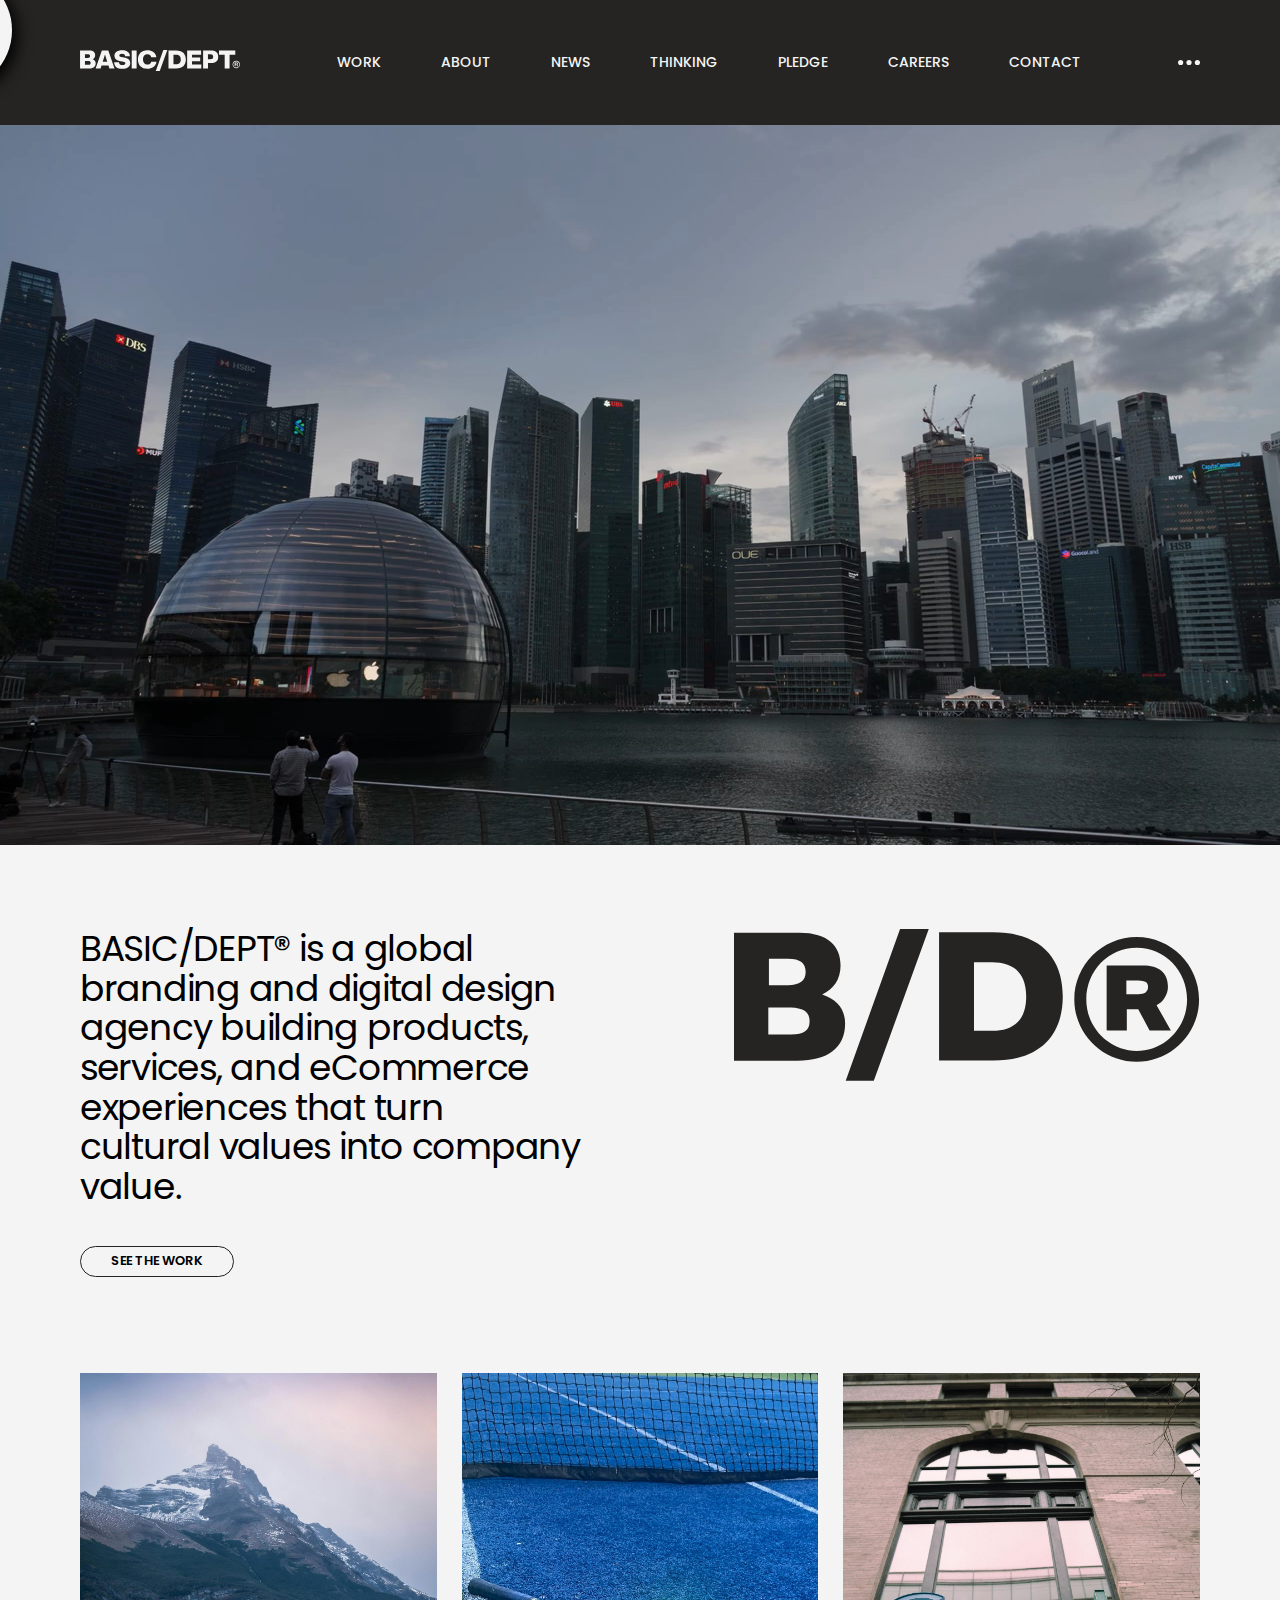
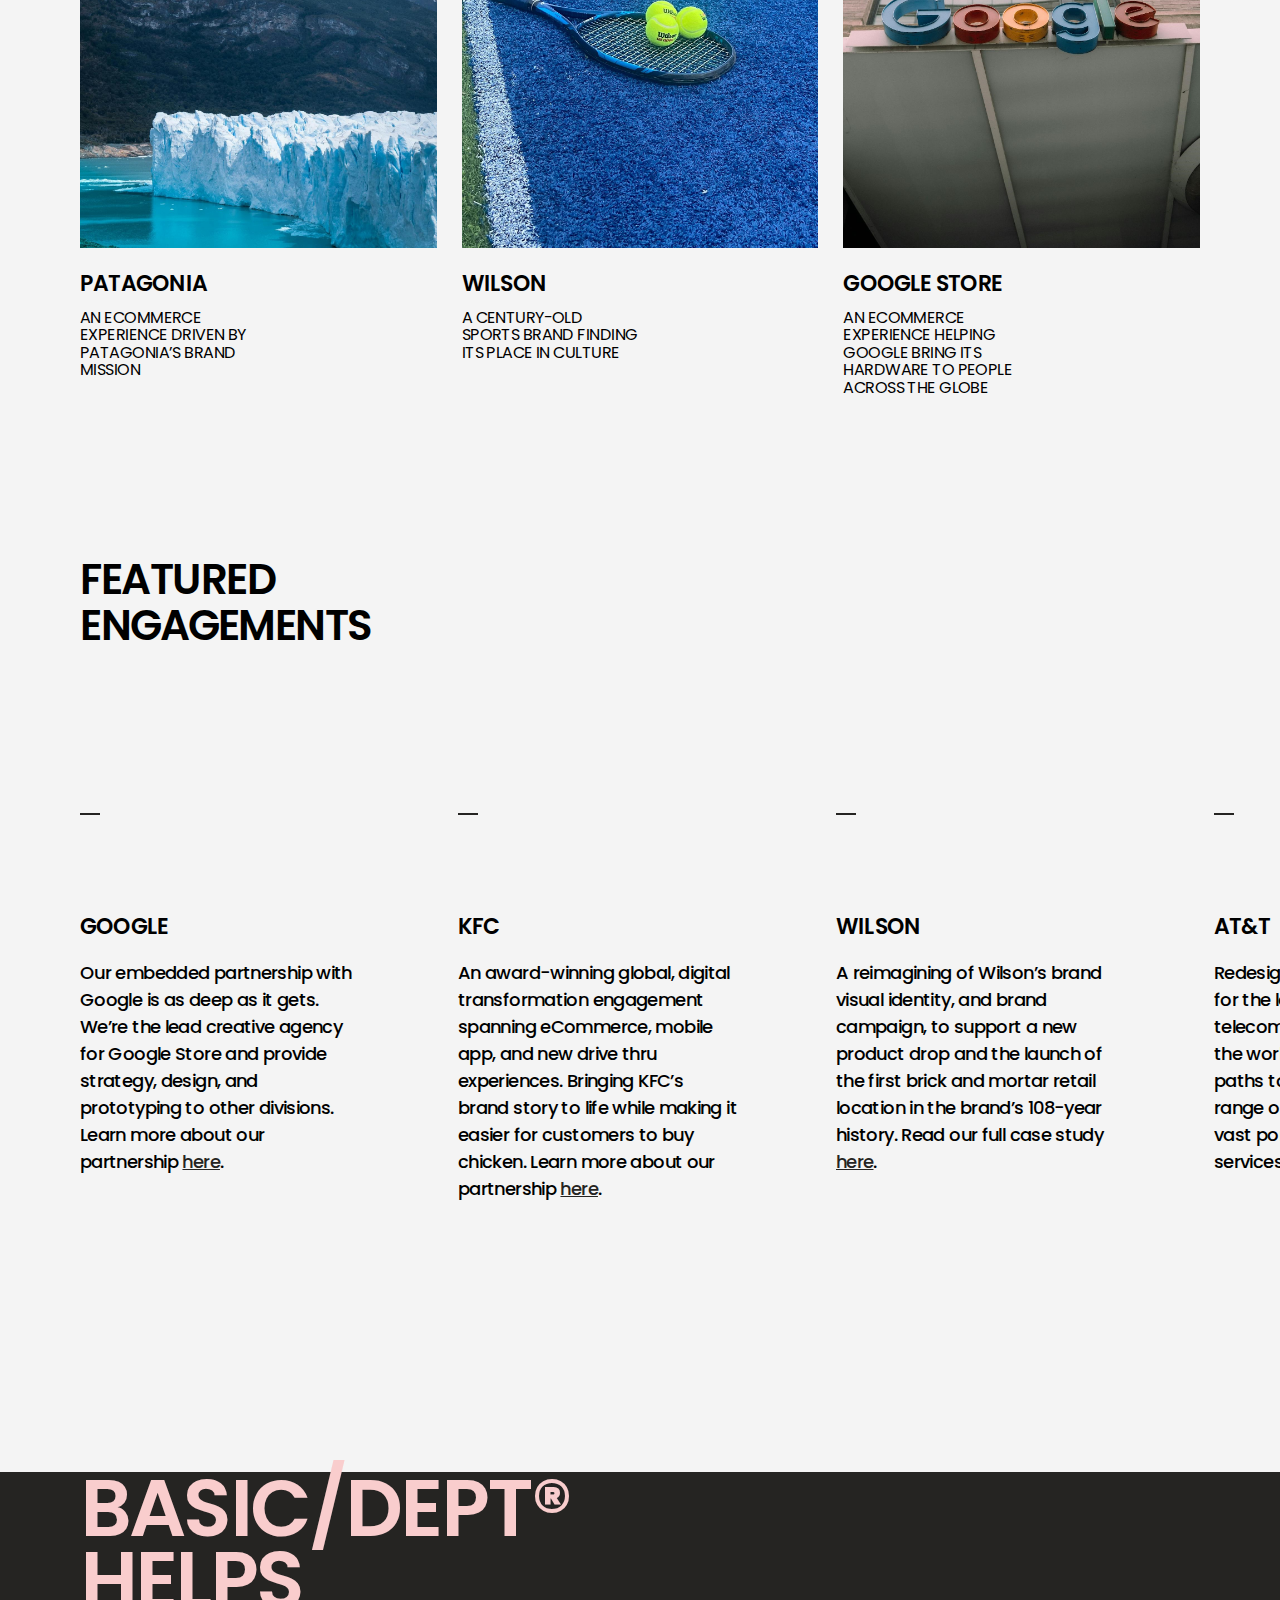
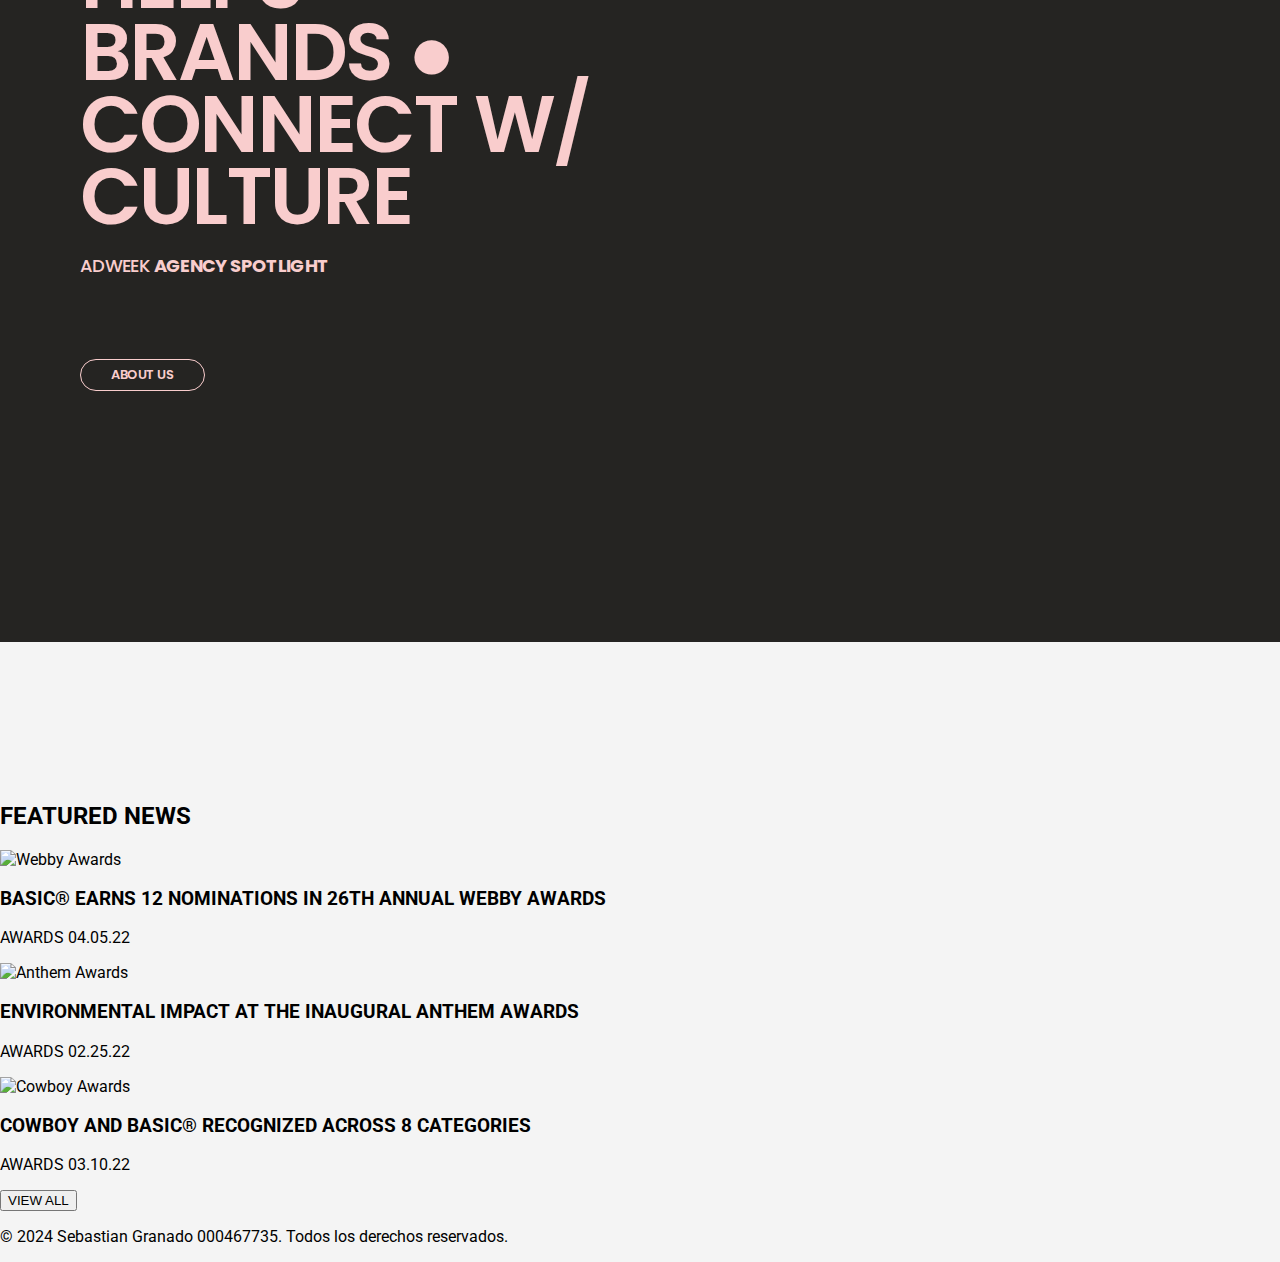
==== commit 3eef77be: "Modify the about_us section" ====
--- a/index.html
+++ b/index.html
@@ -56,7 +56,7 @@
             <source src="src/images/timelapse.mp4" type="video/mp4">
         </video>
     </section>
-    
+
 
     <section id="about" class="intro">
         <div class="container">
@@ -150,17 +150,20 @@
             </ul>
         </div>
     </section>
-    <section id="about-us" class="about-us">
-        <div class="about-us-content">
-            <h1>BASIC/DEPT® HELPS</h1>
-            <h1>BRANDS CONNECT W/ CULTURE</h1>
-            <p>ADWEEK (AGENCY SPOTLIGHT)</p>
-            <div class="cta">
-                <button>ABOUT US</button>
-            </div>
-            <video class="video-background" autoplay muted loop>
-                <source src="your-video-url.mp4" type="video/mp4">
-            </video>
+
+    <section id="about_us">
+        <div class="container">
+            <div class="box_text">
+                <h1>BASIC/DEPT® HELPS</h1>
+                <h1>BRANDS ● CONNECT W/ CULTURE</h1>
+                <p>ADWEEK <strong>AGENCY SPOTLIGHT</strong></p>
+                <a>ABOUT US</a>
+            </div>
+            <div class="box_video">
+                <video class="video-background" autoplay muted loop>
+                    <source src="src/images/timelapse2.mp4" type="video/mp4">
+                </video>
+            </div>
         </div>
     </section>
     <section id="featured-news" class="featured-news">
--- a/css/styles.css
+++ b/css/styles.css
@@ -2,6 +2,7 @@
 :root {
     --color-background: #f4f4f4;
     --color-text: #252422;
+    --color-text2: #f9cdcd;
 }
 
 /* Font Family*/
@@ -62,14 +63,15 @@
         }
     }
 
-    #section_video{
+    #section_video {
         cursor: none;
         width: 100%;
         position: relative;
-        .play_button{
+
+        .play_button {
             position: absolute;
             transition: 0.1s;
-            transform: translate(-90%,-90%);
+            transform: translate(-90%, -90%);
             pointer-events: none;
             width: min-content;
             height: min-content;
@@ -77,13 +79,15 @@
             justify-content: center;
             align-items: center;
             flex-direction: column;
-            span{
+
+            span {
                 text-decoration: none;
                 font-family: var(--font-familia), sans-serif;
                 font-size: 14px;
                 font-weight: 500;
             }
-            div{
+
+            div {
                 display: flex;
                 justify-content: center;
                 align-items: center;
@@ -93,24 +97,26 @@
                 border-radius: 100%;
                 box-shadow: 5px 5px 16px black;
                 background-color: var(--color-background);
-                span{
+
+                span {
                     color: var(--color-text);
                     text-transform: uppercase;
                     text-align: center;
                 }
             }
-            .text_second{
+
+            .text_second {
                 color: var(--color-background);
                 text-transform: uppercase;
                 text-align: center;
                 margin-top: 10px;
             }
         }
-         video{
+
+        video {
             width: 100%;
-         }
-    }
-
+        }
+    }
 
     #about {
         padding: 80px;
@@ -293,6 +299,72 @@
             background: var(--color-text);
         }
     }
+
+    #about_us {
+        padding: 0 80px;
+        margin: 160px 0;
+        background: var(--color-text);
+        color: var(--color-text2);
+
+        .container {
+            display: flex;
+            flex-direction: row;
+            justify-content: space-between;
+
+            .box_text {
+                width: 48%;
+                display: flex;
+                flex-direction: column;
+                align-items: self-start;
+
+                h1 {
+                    margin: 0;
+                    font-family: var(--font-familia), sans-serif;
+                    font-size: 80px;
+                    font-weight: 600;
+                    text-decoration: none;
+                    letter-spacing: -0.035em;
+                    line-height: 0.9;
+                    text-transform: uppercase;
+                }
+
+                p {
+                    font-family: var(--font-familia), sans-serif;
+                    font-size: 18px;
+                    font-weight: 500;
+                    text-align: left;
+                    letter-spacing: -0.035em;
+                    line-height: 1.5;
+                    margin: 20px 0 0 0;
+                }
+
+                a {
+                    margin: 80px 0 0 0;
+                    padding: 8px 30px;
+                    border: 1px solid var(--color-text2);
+                    border-radius: 1.6rem;
+                    font-family: var(--font-familia), sans-serif;
+                    font-size: 13px;
+                    font-weight: 600;
+                    text-decoration: none;
+                    letter-spacing: -0.035em;
+                    line-height: 1.1;
+                }
+            }
+
+            .box_video {
+                width: 48%;
+                height: 770px;
+                overflow: hidden;
+
+                video {
+                    width: auto;
+                    height: 100%;
+                    display: block;
+                }
+            }
+        }
+    }
 }
 
 @media (min-width: 720px) and (max-width: 1279px) {
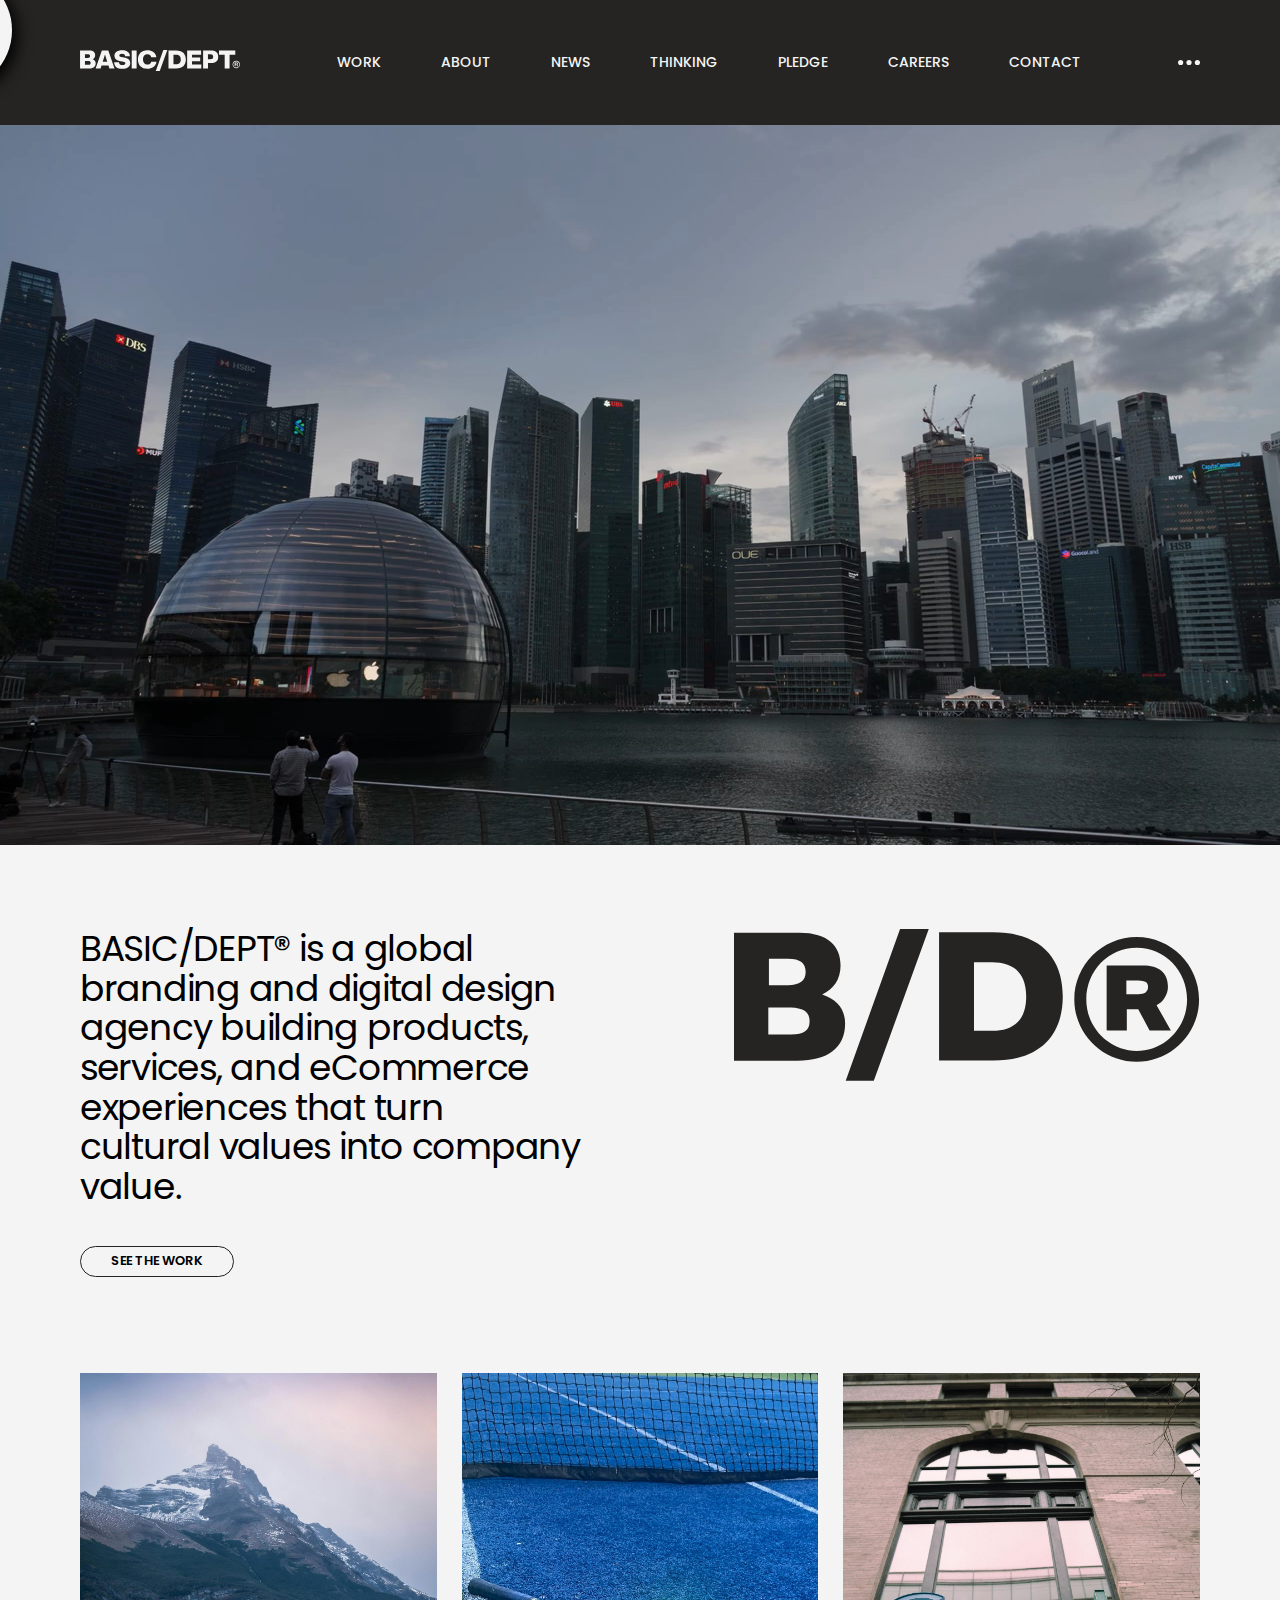
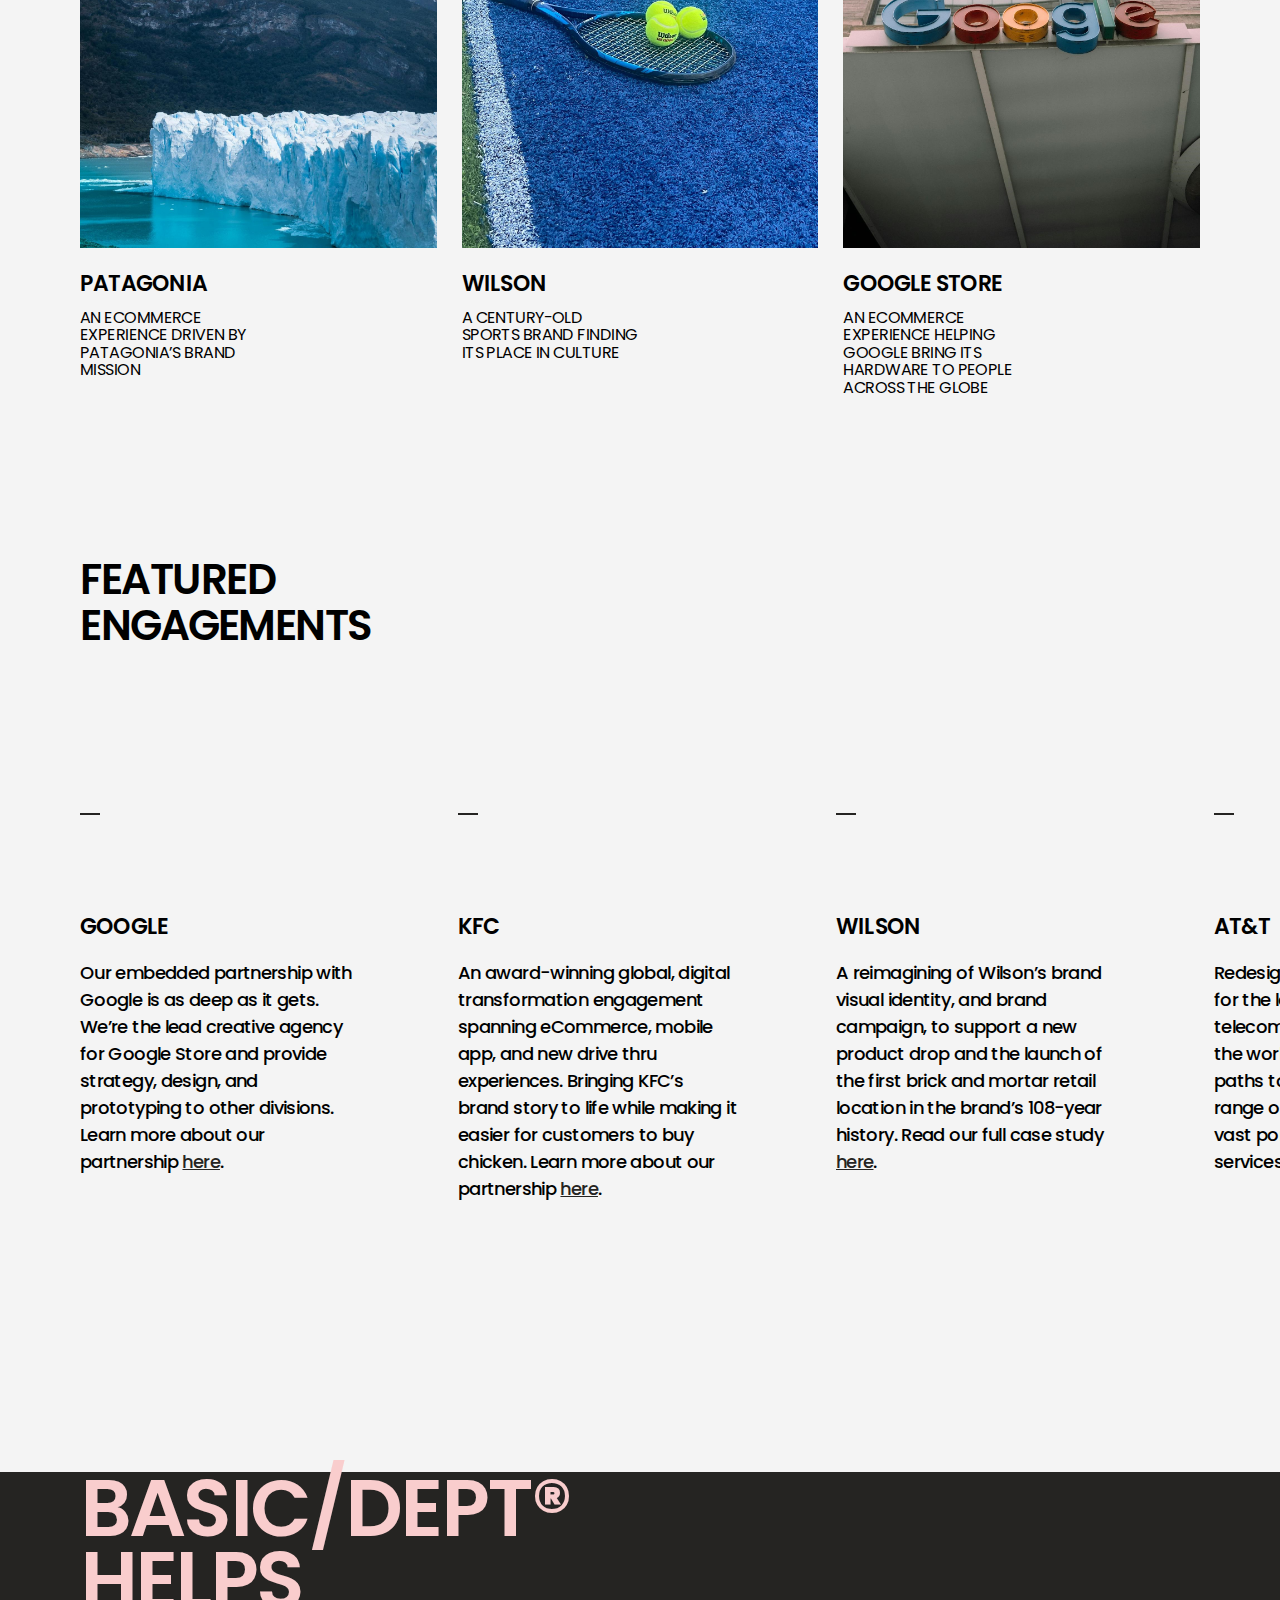
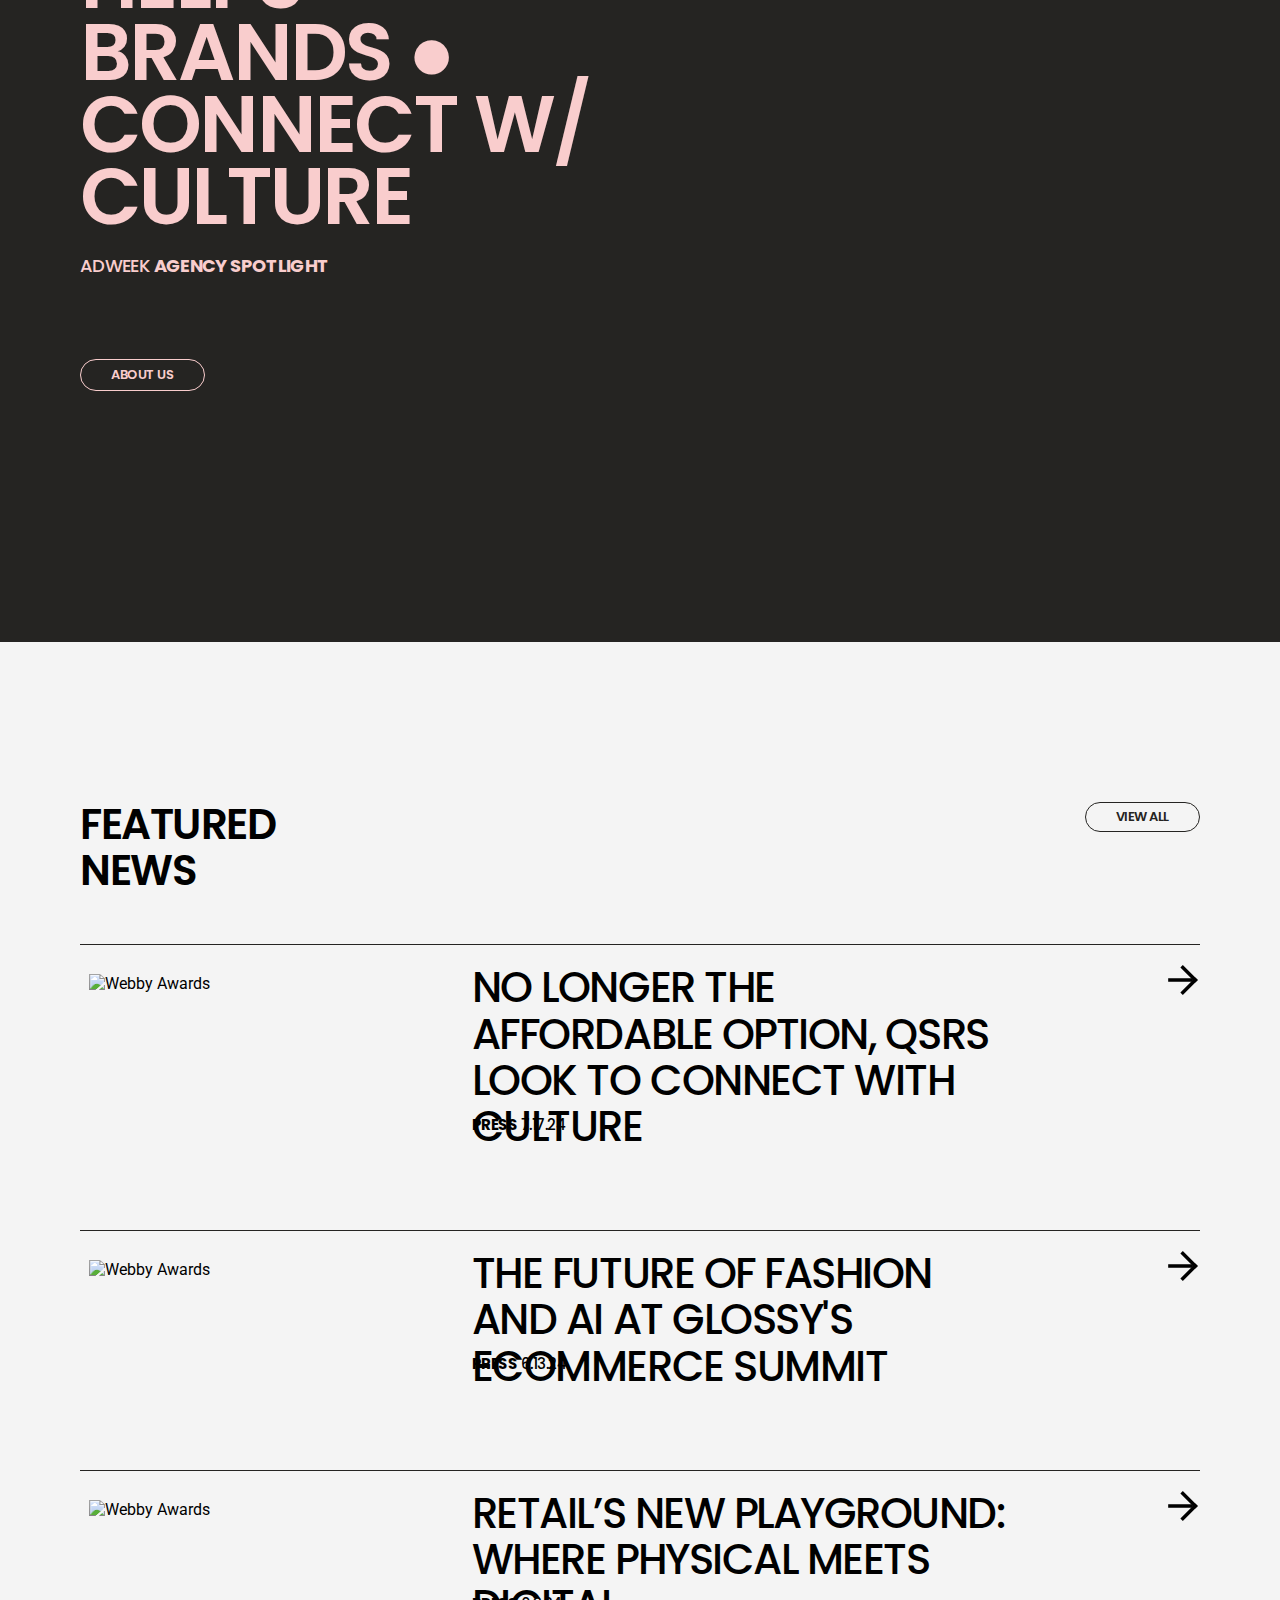
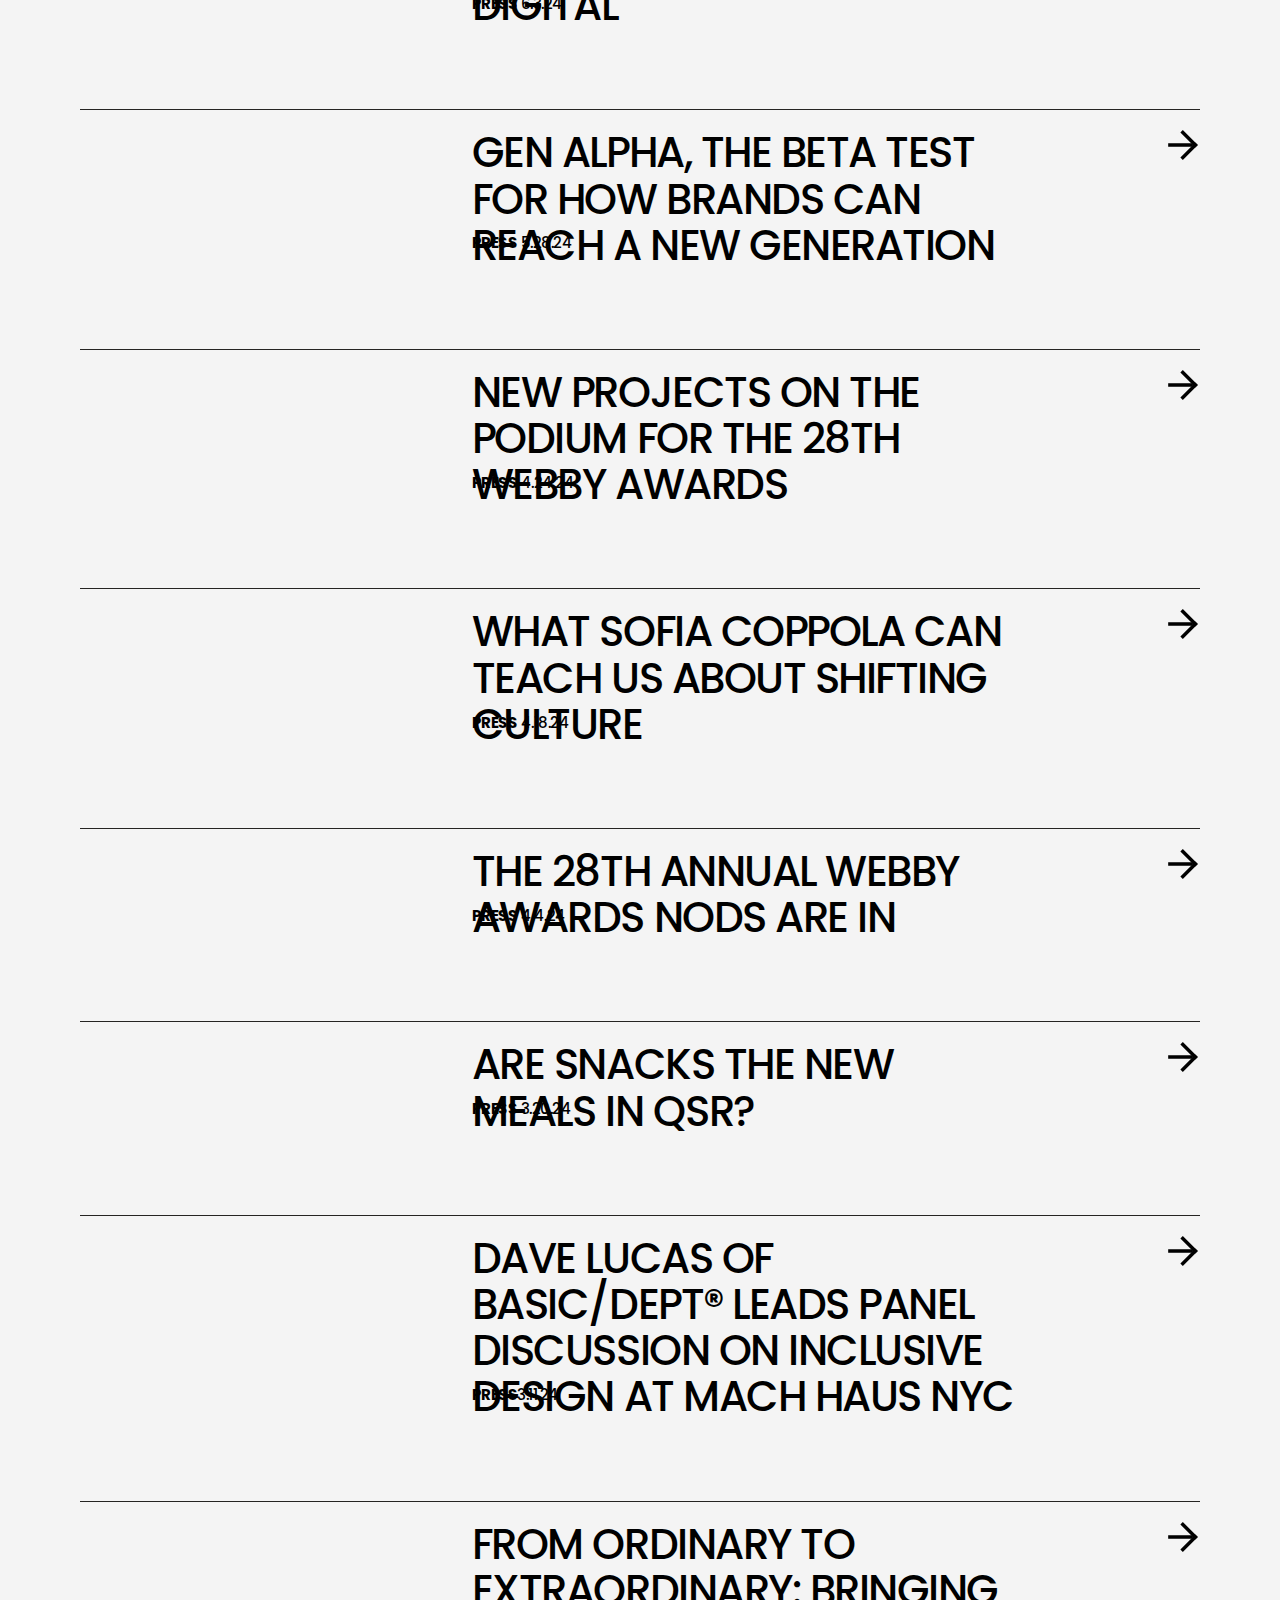
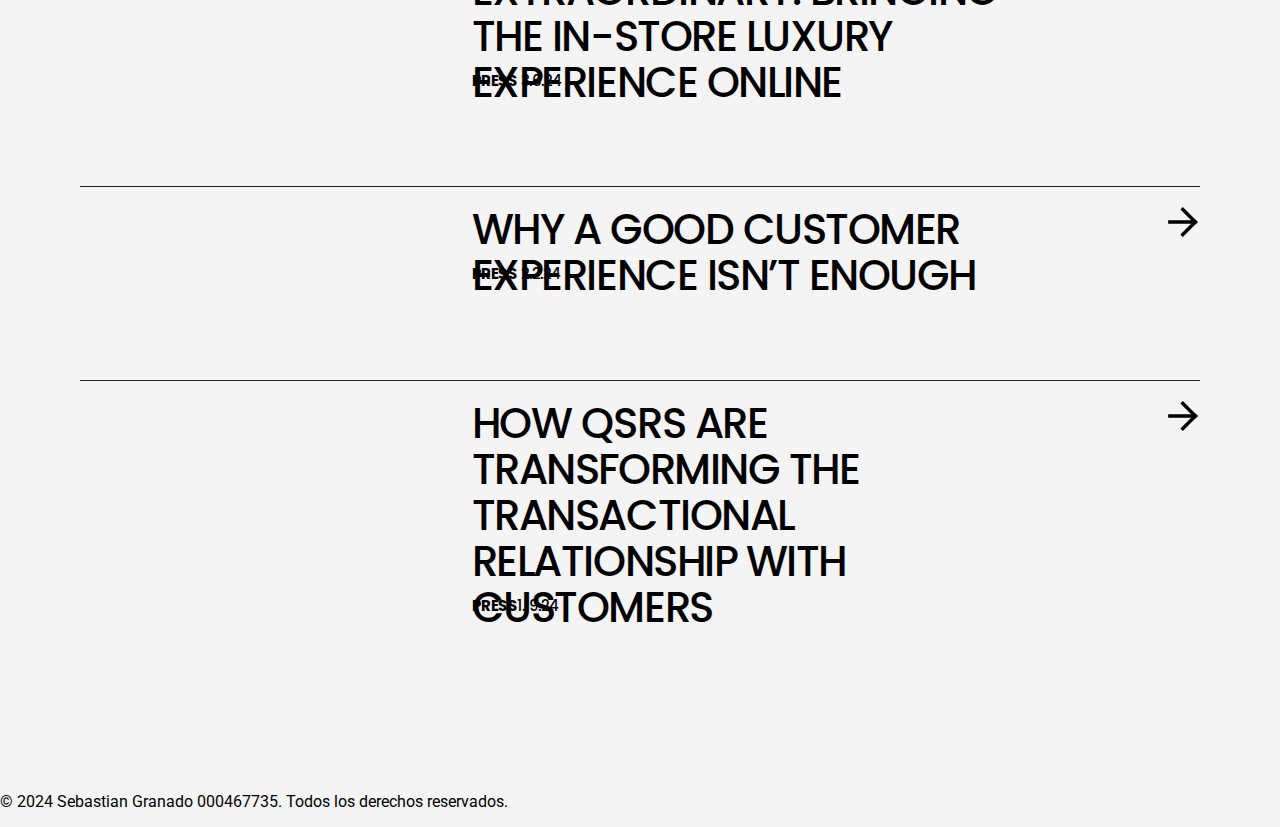
==== commit 0f94e0bb: "Modify the featured_news section" ====
--- a/index.html
+++ b/index.html
@@ -166,34 +166,230 @@
             </div>
         </div>
     </section>
-    <section id="featured-news" class="featured-news">
+
+    <section id="featured_news" class="featured-news">
         <div class="container">
-            <h2>FEATURED NEWS</h2>
-            <div class="news-item">
-                <img src="images/webby-awards.jpg" alt="Webby Awards">
-                <div>
-                    <h3>BASIC® EARNS 12 NOMINATIONS IN 26TH ANNUAL WEBBY AWARDS</h3>
-                    <p>AWARDS 04.05.22</p>
-                </div>
-            </div>
-            <div class="news-item">
-                <img src="images/anthem-awards.jpg" alt="Anthem Awards">
-                <div>
-                    <h3>ENVIRONMENTAL IMPACT AT THE INAUGURAL ANTHEM AWARDS</h3>
-                    <p>AWARDS 02.25.22</p>
-                </div>
-            </div>
-            <div class="news-item">
-                <img src="images/cowboy-awards.jpg" alt="Cowboy Awards">
-                <div>
-                    <h3>COWBOY AND BASIC® RECOGNIZED ACROSS 8 CATEGORIES</h3>
-                    <p>AWARDS 03.10.22</p>
-                </div>
-            </div>
-            <button id="view-more" class="view-more">VIEW ALL</button>
-            <div id="more-news" class="more-news hidden">
-                <!-- Añade más artículos de noticias aquí -->
-            </div>
+            <div class="header">
+                <h2>FEATURED NEWS</h2>
+                <a href="">View All</a>
+            </div>
+
+            <div class="news-item">
+                <div class="line"></div>
+                <div class="content">
+                    <div class="img-content">
+                        <img src="https://cdn.sanity.io/images/8nn8fua5/production/ab6254ed2544d68fc7525db4482c53fc431e7dff-1000x734.png?w=720&fm=webp&q=65" alt="Webby Awards">
+                    </div>
+                    <div class="text-content">
+                        <a>No longer the affordable option, QSRs look to connect with culture</a>
+                        <p><b>Press</b> 7.17.24</p>
+                        <svg xmlns="http://www.w3.org/2000/svg" viewBox="0 0 17 17">
+                            <path d="M.1 7.5h14v2H.1z"></path>
+                            <path d="m8.4 0 8.5 8.5-1.4 1.4L7 1.4z"></path>
+                            <path d="m7 15.6 8.5-8.5 1.4 1.4L8.4 17z"></path>
+                        </svg>
+                    </div>
+                </div>
+            </div>
+
+            <div class="news-item">
+                <div class="line"></div>
+                <div class="content">
+                    <div class="img-content">
+                        <img src="https://cdn.sanity.io/images/8nn8fua5/production/e1ee6f1258bdc530b8843f97029f804856f72d61-2000x1468.jpg?w=720&fm=webp&q=65" alt="Webby Awards">
+                    </div>
+                    <div class="text-content">
+                        <a>The Future of Fashion and AI at Glossy's Ecommerce Summit</a>
+                        <p><b>Press</b> 6.13.24</p>
+                        <svg xmlns="http://www.w3.org/2000/svg" viewBox="0 0 17 17">
+                            <path d="M.1 7.5h14v2H.1z"></path>
+                            <path d="m8.4 0 8.5 8.5-1.4 1.4L7 1.4z"></path>
+                            <path d="m7 15.6 8.5-8.5 1.4 1.4L8.4 17z"></path>
+                        </svg>
+                    </div>
+                </div>
+            </div>
+
+            <div class="news-item">
+                <div class="line"></div>
+                <div class="content">
+                    <div class="img-content">
+                        <img src="https://cdn.sanity.io/images/8nn8fua5/production/11a5f82ab2838edc5756c262023dcc3ffe0bd0b8-1000x734.png?w=720&fm=webp&q=65" alt="Webby Awards">
+                    </div>
+                    <div class="text-content">
+                        <a>Retail’s new playground: where physical meets digital</a>
+                        <p><b>Press</b> 6.3.24</p>
+                        <svg xmlns="http://www.w3.org/2000/svg" viewBox="0 0 17 17">
+                            <path d="M.1 7.5h14v2H.1z"></path>
+                            <path d="m8.4 0 8.5 8.5-1.4 1.4L7 1.4z"></path>
+                            <path d="m7 15.6 8.5-8.5 1.4 1.4L8.4 17z"></path>
+                        </svg>
+                    </div>
+                </div>
+            </div>
+
+            <div class="news-item">
+                <div class="line"></div>
+                <div class="content">
+                    <div class="img-content">
+                        <img src="https://cdn.sanity.io/images/8nn8fua5/production/1f72d719b320cc973839fabfd6cff390d3aac1c4-1000x734.jpg?w=720&fm=webp&q=65" alt="">
+                    </div>
+                    <div class="text-content">
+                        <a>Gen Alpha, the beta test for how brands can reach a new generation</a>
+                        <p><b>Press</b> 5.28.24 </p>
+                        <svg xmlns="http://www.w3.org/2000/svg" viewBox="0 0 17 17">
+                            <path d="M.1 7.5h14v2H.1z"></path>
+                            <path d="m8.4 0 8.5 8.5-1.4 1.4L7 1.4z"></path>
+                            <path d="m7 15.6 8.5-8.5 1.4 1.4L8.4 17z"></path>
+                        </svg>
+                    </div>
+                </div>
+            </div>
+
+            <div class="news-item">
+                <div class="line"></div>
+                <div class="content">
+                    <div class="img-content">
+                        <img src="https://cdn.sanity.io/images/8nn8fua5/production/1e04aa777778cf8bd2395e66ee1e8b4d9b2e94a6-870x544.png?w=720&fm=webp&q=65" alt="">
+                    </div>
+                    <div class="text-content">
+                        <a>New Projects on the Podium for the 28th Webby Awards</a>
+                        <p><b>Press</b> 4.24.24 </p>
+                        <svg xmlns="http://www.w3.org/2000/svg" viewBox="0 0 17 17">
+                            <path d="M.1 7.5h14v2H.1z"></path>
+                            <path d="m8.4 0 8.5 8.5-1.4 1.4L7 1.4z"></path>
+                            <path d="m7 15.6 8.5-8.5 1.4 1.4L8.4 17z"></path>
+                        </svg>
+                    </div>
+                </div>
+            </div>
+
+            <div class="news-item">
+                <div class="line"></div>
+                <div class="content">
+                    <div class="img-content">
+                        <img src="https://cdn.sanity.io/images/8nn8fua5/production/8063a6f5ea9626cf98e092b801987075cf7fbe75-1000x734.jpg?w=720&fm=webp&q=65" alt="">
+                    </div>
+                    <div class="text-content">
+                        <a>What Sofia Coppola Can Teach Us About Shifting Culture</a>
+                        <p><b>Press</b> 4.18.24</p>
+                        <svg xmlns="http://www.w3.org/2000/svg" viewBox="0 0 17 17">
+                            <path d="M.1 7.5h14v2H.1z"></path>
+                            <path d="m8.4 0 8.5 8.5-1.4 1.4L7 1.4z"></path>
+                            <path d="m7 15.6 8.5-8.5 1.4 1.4L8.4 17z"></path>
+                        </svg>
+                    </div>
+                </div>
+            </div>
+
+            <div class="news-item">
+                <div class="line"></div>
+                <div class="content">
+                    <div class="img-content">
+                        <img src="https://cdn.sanity.io/images/8nn8fua5/production/289c0ed79c95e098d09f508e3fc1aa86c241e878-870x544.png?w=720&fm=webp&q=65" alt="">
+                    </div>
+                    <div class="text-content">
+                        <a>The 28TH Annual Webby Awards Nods Are In</a>
+                        <p><b>Press</b> 4.4.24</p>
+                        <svg xmlns="http://www.w3.org/2000/svg" viewBox="0 0 17 17">
+                            <path d="M.1 7.5h14v2H.1z"></path>
+                            <path d="m8.4 0 8.5 8.5-1.4 1.4L7 1.4z"></path>
+                            <path d="m7 15.6 8.5-8.5 1.4 1.4L8.4 17z"></path>
+                        </svg>
+                    </div>
+                </div>
+            </div>
+
+            <div class="news-item">
+                <div class="line"></div>
+                <div class="content">
+                    <div class="img-content">
+                        <img src="https://cdn.sanity.io/images/8nn8fua5/production/50bf1b0a9893d900573e40aa33b464c0456b86f5-1000x734.jpg?w=720&fm=webp&q=65" alt="">
+                    </div>
+                    <div class="text-content">
+                        <a>Are snacks the new meals in QSR?</a>
+                        <p><b>Press</b> 3.20.24</p>
+                        <svg xmlns="http://www.w3.org/2000/svg" viewBox="0 0 17 17">
+                            <path d="M.1 7.5h14v2H.1z"></path>
+                            <path d="m8.4 0 8.5 8.5-1.4 1.4L7 1.4z"></path>
+                            <path d="m7 15.6 8.5-8.5 1.4 1.4L8.4 17z"></path>
+                        </svg>
+                    </div>
+                </div>
+            </div>
+
+            <div class="news-item">
+                <div class="line"></div>
+                <div class="content">
+                    <div class="img-content">
+                        <img src="https://cdn.sanity.io/images/8nn8fua5/production/2b6c32104725c6a142e8516b48d77cb75d651739-1280x940.png?w=720&fm=webp&q=65" alt="">
+                    </div>
+                    <div class="text-content">
+                        <a>Dave Lucas of BASIC/DEPT® leads panel discussion on inclusive design at MACH Haus NYC</a>
+                        <p><b>Press</b>3.11.24 </p>
+                        <svg xmlns="http://www.w3.org/2000/svg" viewBox="0 0 17 17">
+                            <path d="M.1 7.5h14v2H.1z"></path>
+                            <path d="m8.4 0 8.5 8.5-1.4 1.4L7 1.4z"></path>
+                            <path d="m7 15.6 8.5-8.5 1.4 1.4L8.4 17z"></path>
+                        </svg>
+                    </div>
+                </div>
+            </div>
+
+            <div class="news-item">
+                <div class="line"></div>
+                <div class="content">
+                    <div class="img-content">
+                        <img src="https://cdn.sanity.io/images/8nn8fua5/production/f6a1cfb399086412322d634d4603f4d26ab6b72b-1000x734.png?w=720&fm=webp&q=65" alt="">
+                    </div>
+                    <div class="text-content">
+                        <a>From Ordinary to Extraordinary: Bringing the In-Store Luxury Experience Online</a>
+                        <p><b>Press</b> 3.6.24</p>
+                        <svg xmlns="http://www.w3.org/2000/svg" viewBox="0 0 17 17">
+                            <path d="M.1 7.5h14v2H.1z"></path>
+                            <path d="m8.4 0 8.5 8.5-1.4 1.4L7 1.4z"></path>
+                            <path d="m7 15.6 8.5-8.5 1.4 1.4L8.4 17z"></path>
+                        </svg>
+                    </div>
+                </div>
+            </div>
+
+            <div class="news-item">
+                <div class="line"></div>
+                <div class="content">
+                    <div class="img-content">
+                        <img src="https://cdn.sanity.io/images/8nn8fua5/production/ba898b7c1832fb05acadcc3a171bb736609eac80-1000x734.png?w=720&fm=webp&q=65" alt="">
+                    </div>
+                    <div class="text-content">
+                        <a>Why A Good Customer Experience Isn’t Enough</a>
+                        <p><b>Press</b> 2.2.24</p>
+                        <svg xmlns="http://www.w3.org/2000/svg" viewBox="0 0 17 17">
+                            <path d="M.1 7.5h14v2H.1z"></path>
+                            <path d="m8.4 0 8.5 8.5-1.4 1.4L7 1.4z"></path>
+                            <path d="m7 15.6 8.5-8.5 1.4 1.4L8.4 17z"></path>
+                        </svg>
+                    </div>
+                </div>
+            </div>
+
+            <div class="news-item">
+                <div class="line"></div>
+                <div class="content">
+                    <div class="img-content">
+                        <img src="https://cdn.sanity.io/images/8nn8fua5/production/fd2bdba8846ed7e5f8a48a1f423f7b7e46e744dc-1000x734.jpg?w=720&fm=webp&q=65" alt="">
+                    </div>
+                    <div class="text-content">
+                        <a>How QSRs are transforming the transactional relationship with customers</a>
+                        <p><b>Press</b>1.19.24 </p>
+                        <svg xmlns="http://www.w3.org/2000/svg" viewBox="0 0 17 17">
+                            <path d="M.1 7.5h14v2H.1z"></path>
+                            <path d="m8.4 0 8.5 8.5-1.4 1.4L7 1.4z"></path>
+                            <path d="m7 15.6 8.5-8.5 1.4 1.4L8.4 17z"></path>
+                        </svg>
+                    </div>
+                </div>
+            </div>
+            
         </div>
     </section>
 </main>
--- a/css/styles.css
+++ b/css/styles.css
@@ -365,6 +365,110 @@
             }
         }
     }
+
+    #featured_news{
+        padding: 0 80px;
+        margin: 160px 0;
+
+        .header{
+            display: flex;
+            flex-direction: row;
+            justify-content: space-between;
+            margin-bottom: 50px;
+            h2 {
+                margin: 0;
+                width: 20%;
+                font-family: var(--font-familia), sans-serif;
+                font-size: 42px;
+                font-weight: 600;
+                text-decoration: none;
+                letter-spacing: -0.035em;
+                line-height: 1.1;
+                text-transform: uppercase;
+            }
+            a{
+                color: var(--color-text);
+                height: min-content;
+                padding: 7px 30px;
+                border: 1px solid var(--color-text);
+                border-radius: 1.6rem;
+                font-family: var(--font-familia), sans-serif;
+                font-size: 13px;
+                font-weight: 600;
+                text-decoration: none;
+                letter-spacing: -0.035em;
+                line-height: 1.1;
+                text-transform: uppercase;
+            }
+        }
+
+        .news-item{
+            margin-bottom: 80px;
+            .line{
+                width: 100%;
+                height: 1px;
+                background: var(--color-text);
+            }
+            .content{
+                display: flex;
+                flex-direction: row;
+                padding-top: 20px;
+                gap: 35px;
+                .img-content{
+                    width: 49%;
+                    height: auto;
+
+                    img{
+                        width: 100%;
+                        height: auto;
+                        display: block;
+                        padding: 9px;
+                    }
+                }
+                .text-content{
+                    width: 100%;
+                    display: flex;
+                    flex-direction: column;
+                    position: relative;
+
+                    a{
+                        width: 75%;
+                        margin: 0;
+                        font-family: var(--font-familia), sans-serif;
+                        font-size: 42px;
+                        font-weight: 500;
+                        text-decoration: none;
+                        letter-spacing: -0.035em;
+                        line-height: 1.1;
+                        text-transform: uppercase;
+                    }
+                    a:hover{
+                        text-decoration: underline;
+                    }
+                    p{
+                        position: absolute;
+                        bottom: 2px;
+                        width: 75%;
+                        border-radius: 1.6rem;
+                        font-family: var(--font-familia), sans-serif;
+                        font-size: 15px;
+                        font-weight: 500;
+                        text-decoration: none;
+                        letter-spacing: -0.035em;
+                        line-height: 1.1;
+                        text-transform: uppercase;
+
+                    }
+                    svg{
+                        position: absolute;
+                        right: 2px;
+                        width: 30px;
+                        height: 30px;
+                    }
+                }
+            }
+        }
+    }
 }
 
 @media (min-width: 720px) and (max-width: 1279px) {
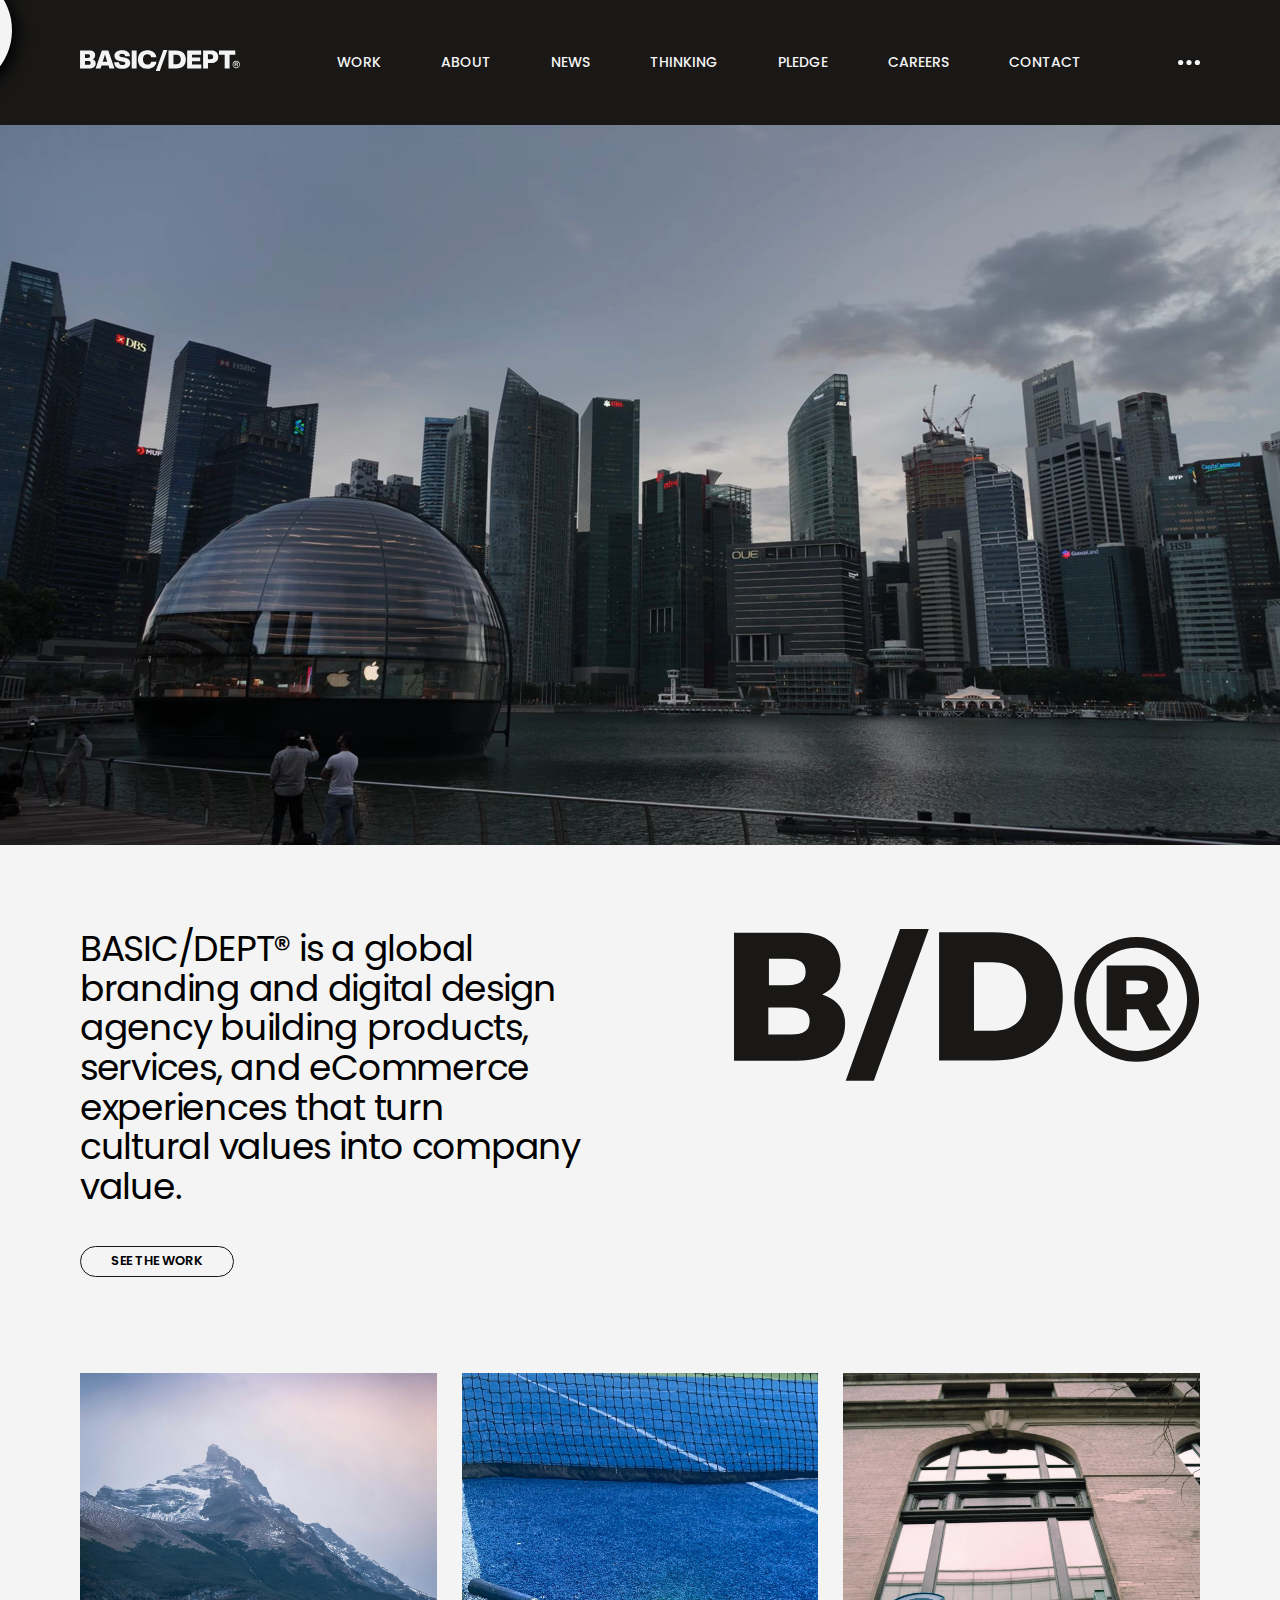
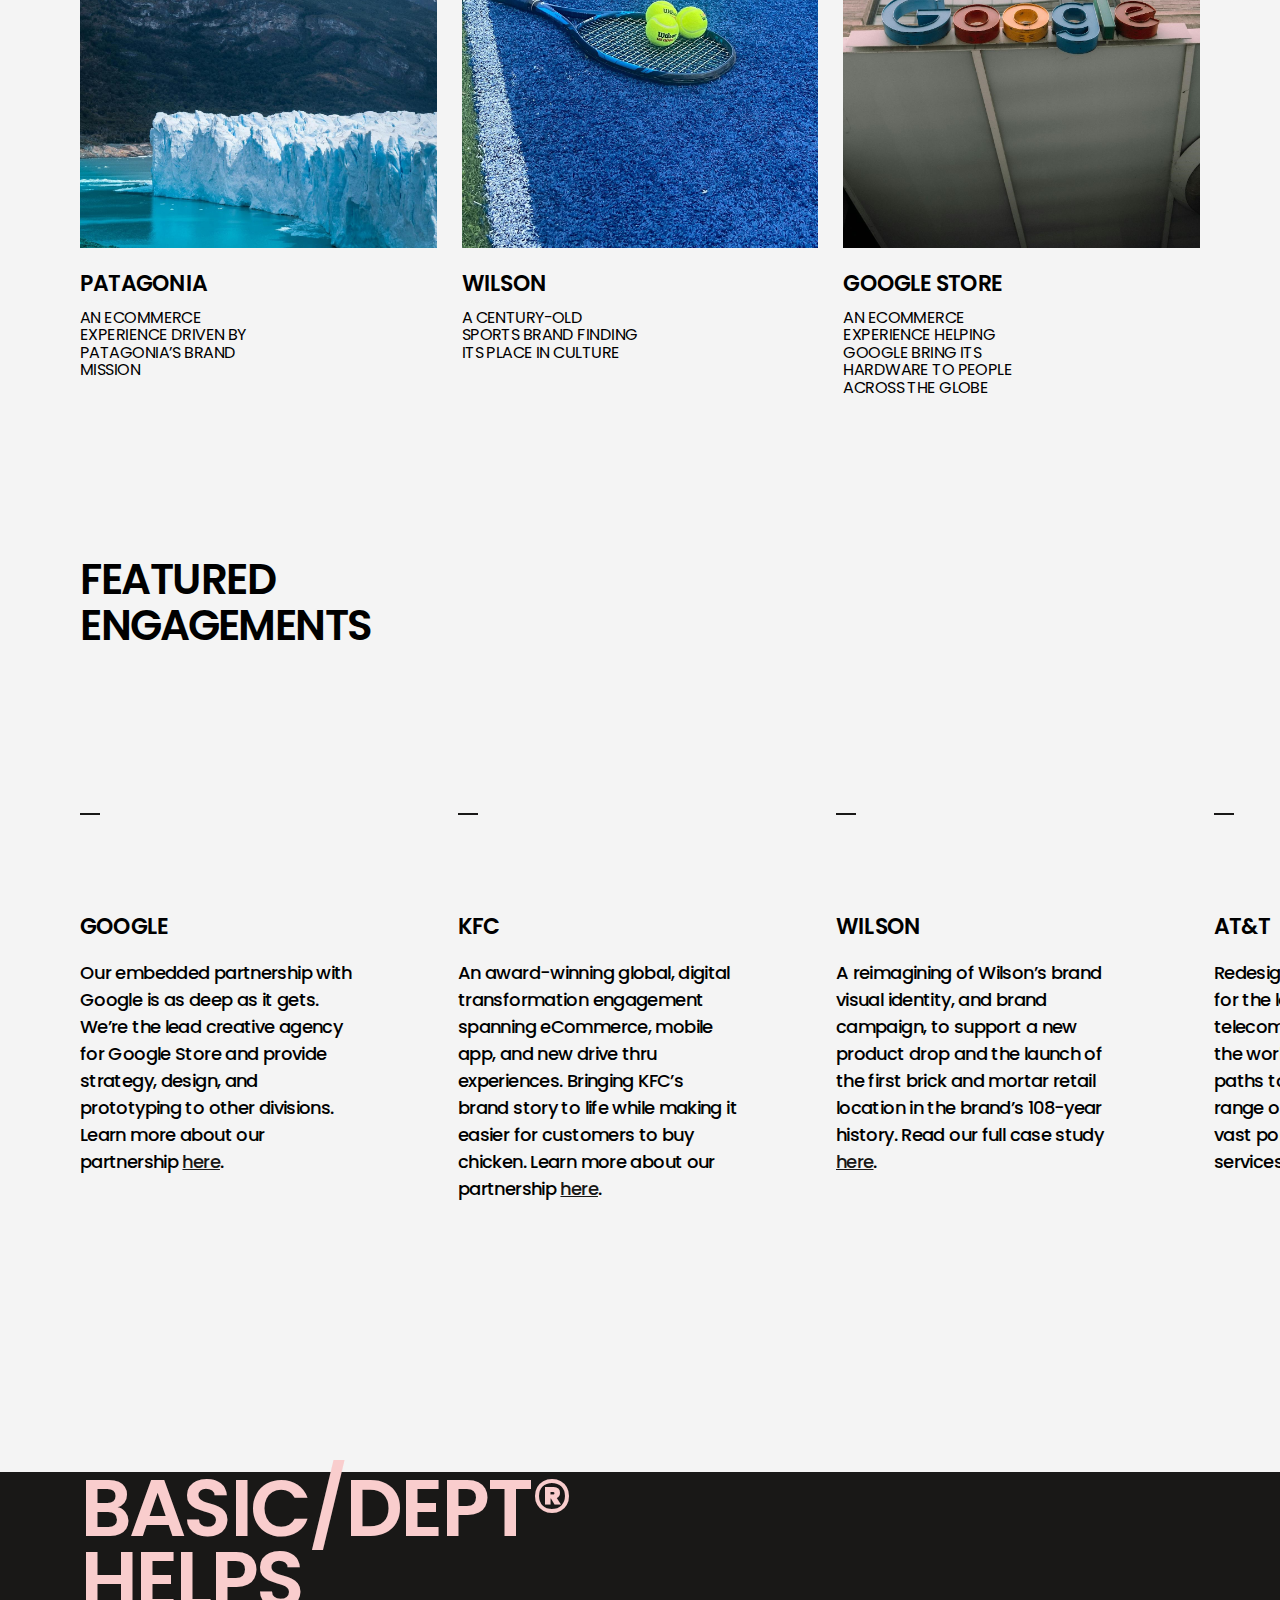
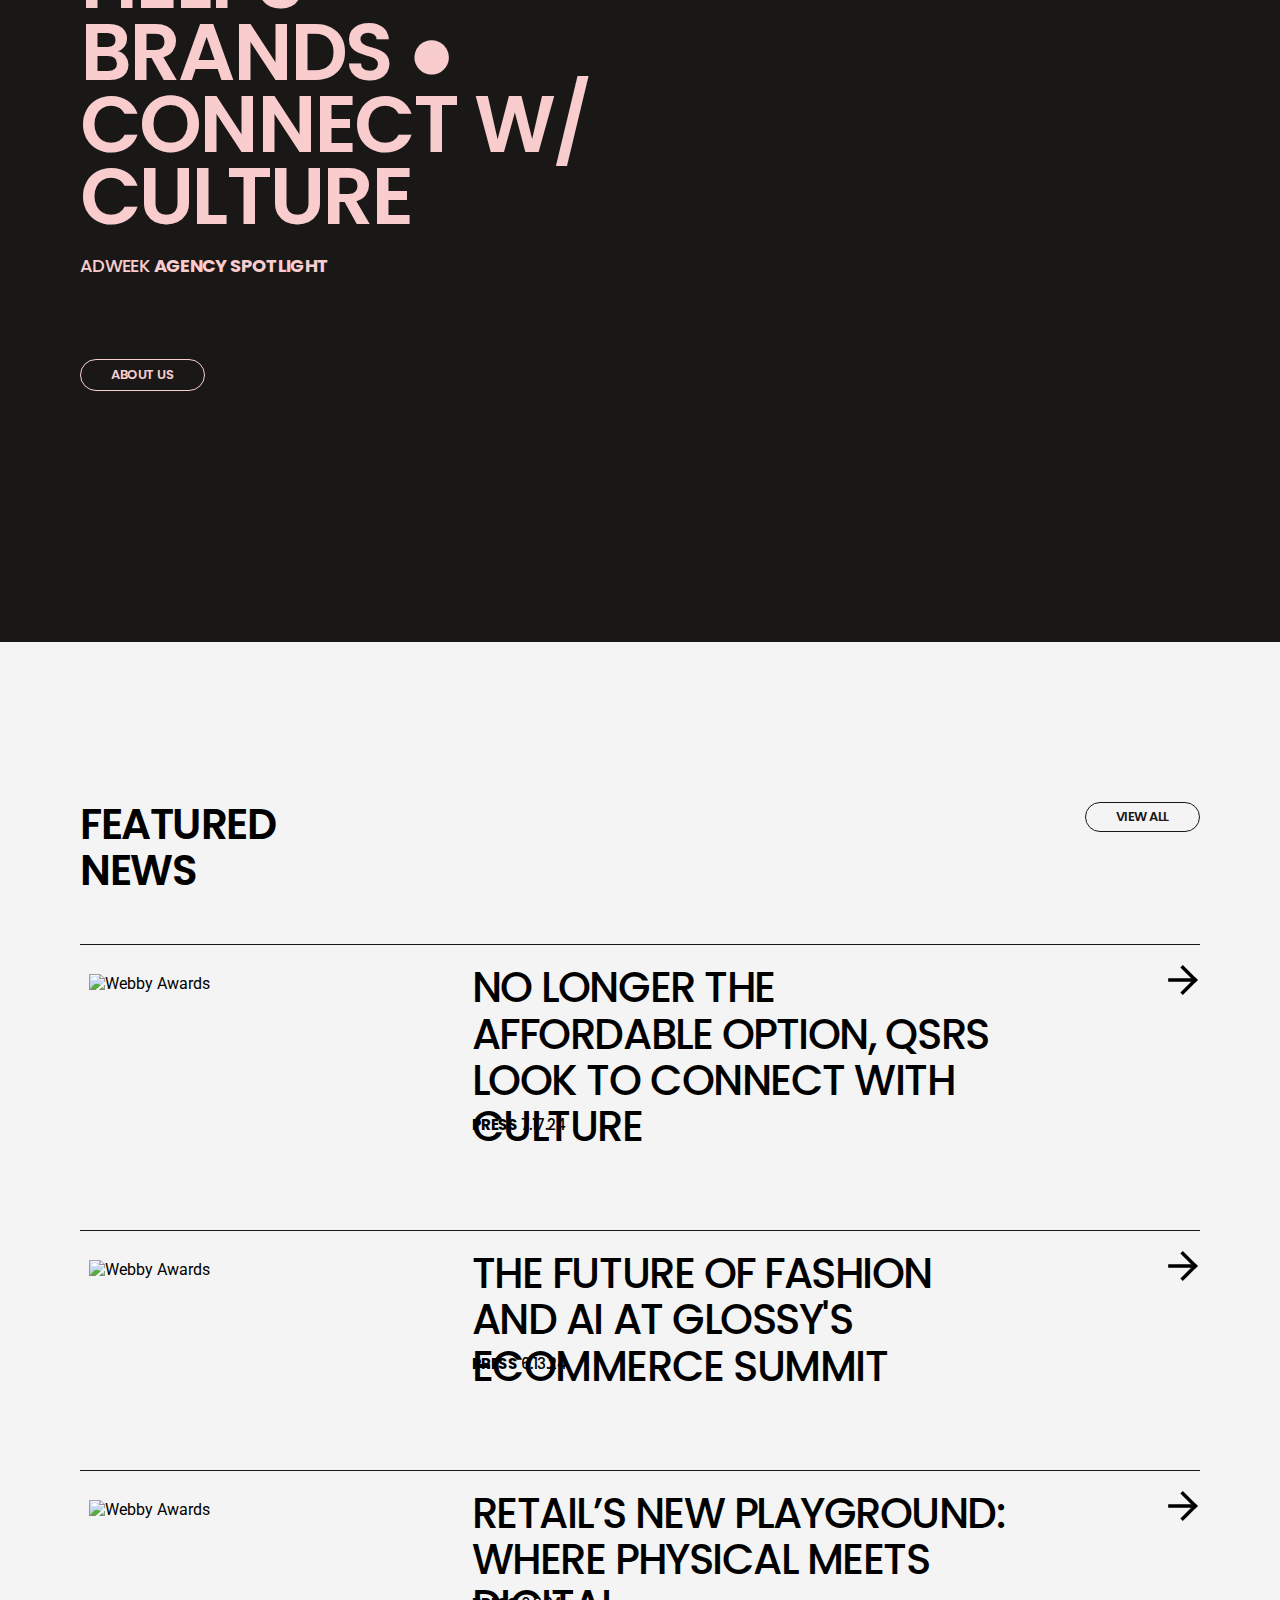
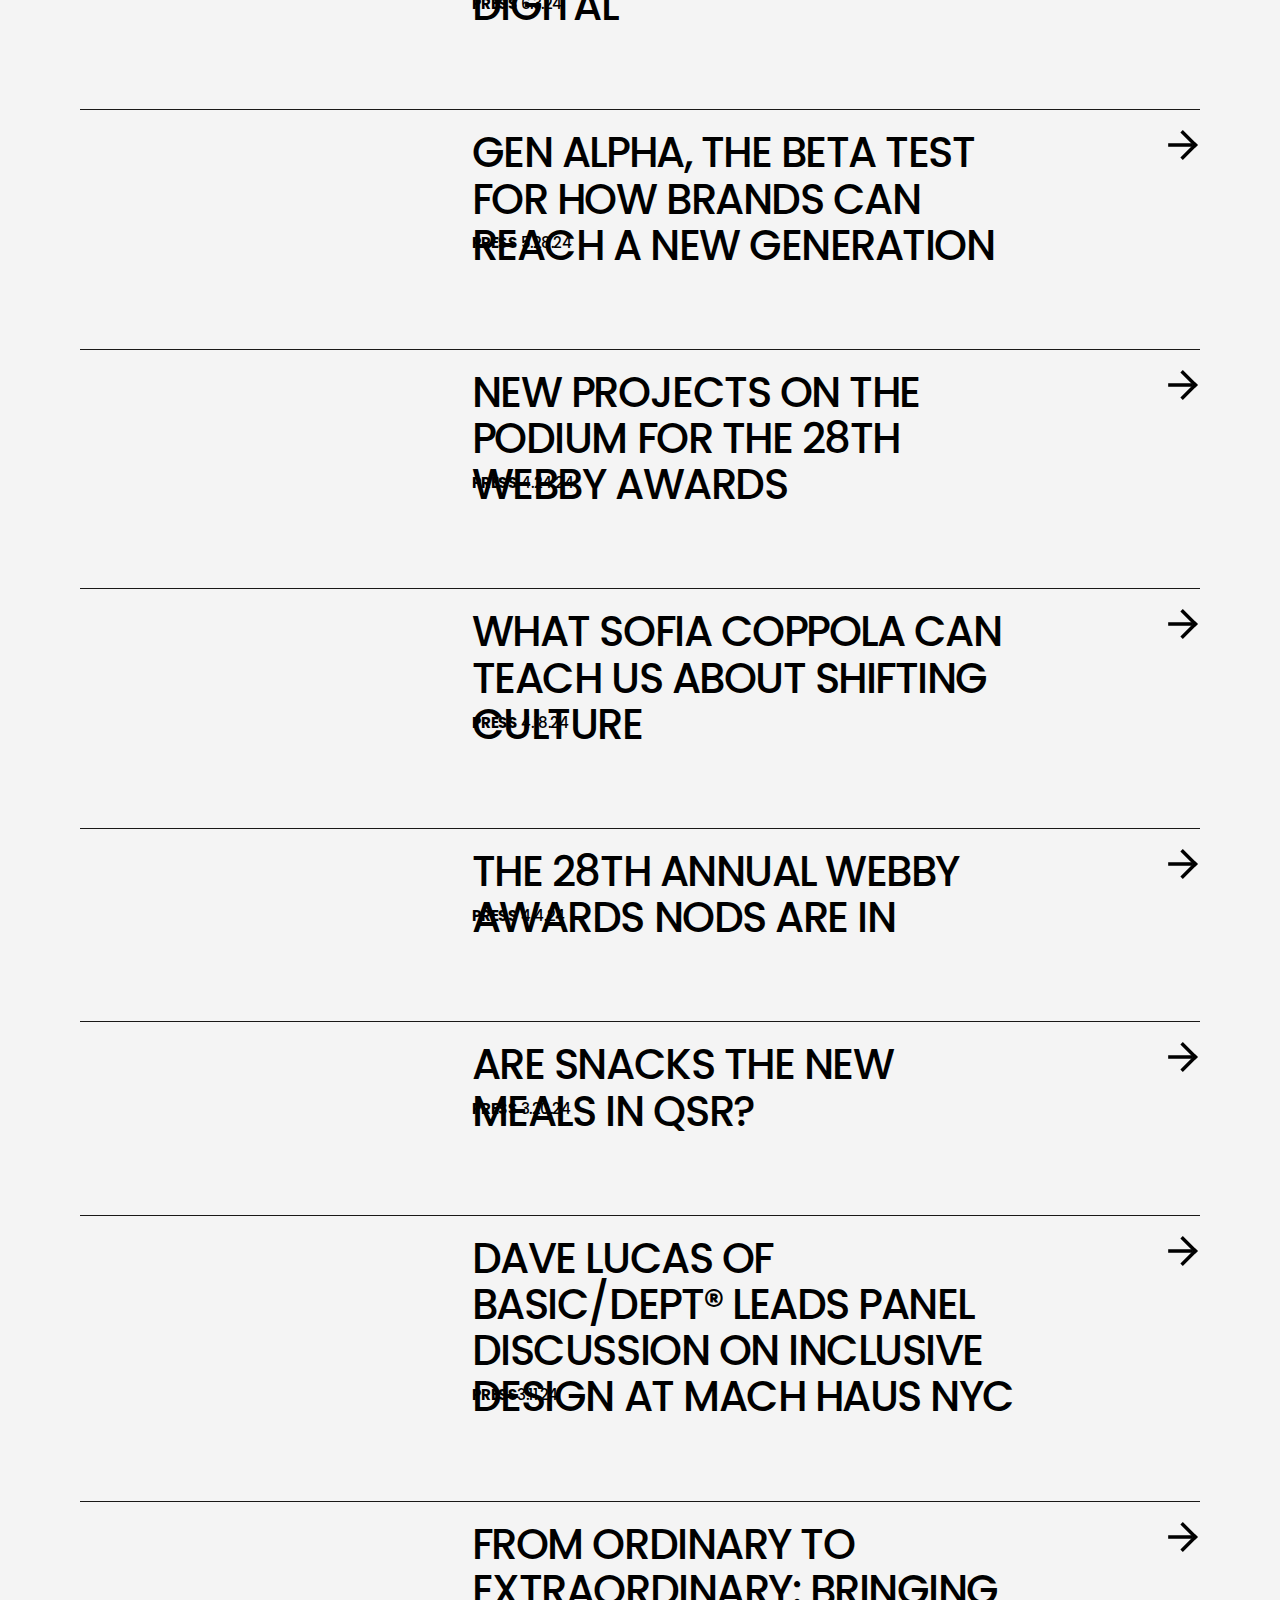
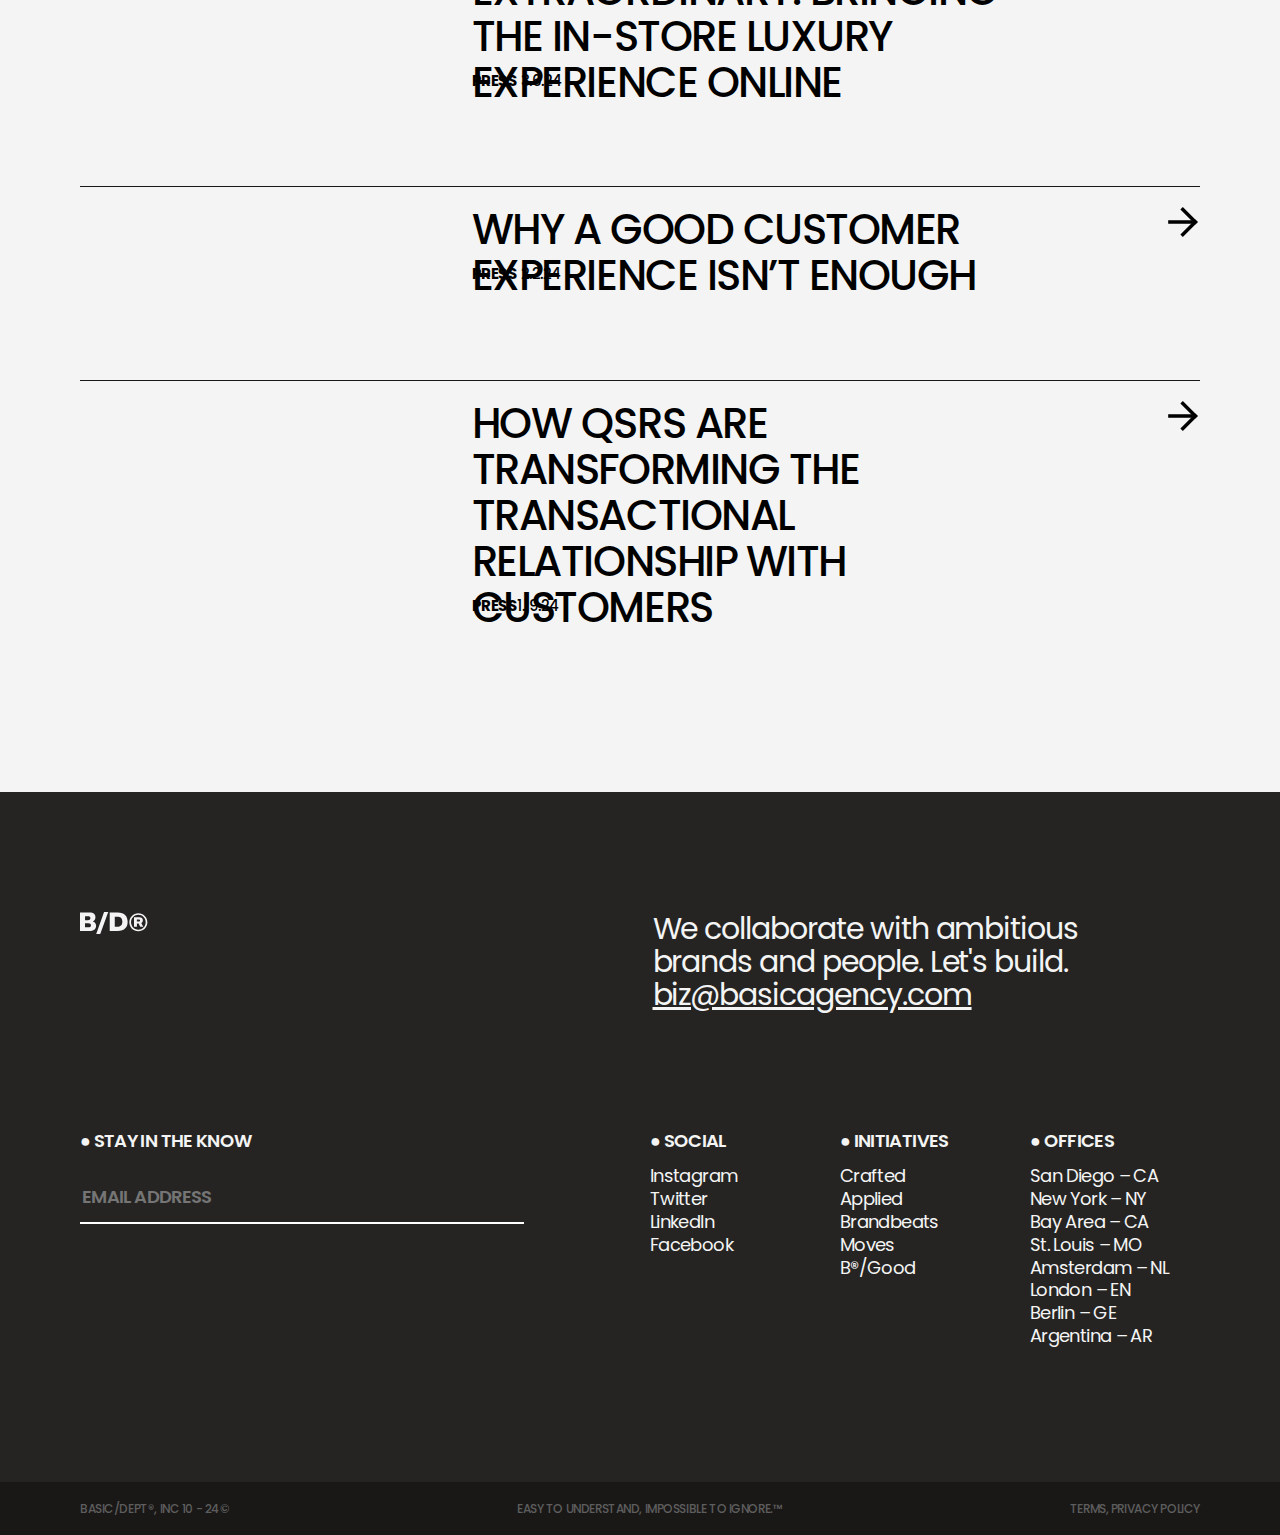
==== commit 53c0438c: "Modify the footer" ====
--- a/index.html
+++ b/index.html
@@ -10,7 +10,6 @@
     <link rel="preconnect" href="https://fonts.gstatic.com" crossorigin>
     <link href="https://fonts.googleapis.com/css2?family=Poppins:ital,wght@0,100;0,200;0,300;0,400;0,500;0,600;0,700;0,800;0,900;1,100;1,200;1,300;1,400;1,500;1,600;1,700;1,800;1,900&display=swap"
           rel="stylesheet">
-    <script src="js/script.js"></script>
 </head>
 <body>
 <header>
@@ -178,7 +177,8 @@
                 <div class="line"></div>
                 <div class="content">
                     <div class="img-content">
-                        <img src="https://cdn.sanity.io/images/8nn8fua5/production/ab6254ed2544d68fc7525db4482c53fc431e7dff-1000x734.png?w=720&fm=webp&q=65" alt="Webby Awards">
+                        <img src="https://cdn.sanity.io/images/8nn8fua5/production/ab6254ed2544d68fc7525db4482c53fc431e7dff-1000x734.png?w=720&fm=webp&q=65"
+                             alt="Webby Awards">
                     </div>
                     <div class="text-content">
                         <a>No longer the affordable option, QSRs look to connect with culture</a>
@@ -196,7 +196,8 @@
                 <div class="line"></div>
                 <div class="content">
                     <div class="img-content">
-                        <img src="https://cdn.sanity.io/images/8nn8fua5/production/e1ee6f1258bdc530b8843f97029f804856f72d61-2000x1468.jpg?w=720&fm=webp&q=65" alt="Webby Awards">
+                        <img src="https://cdn.sanity.io/images/8nn8fua5/production/e1ee6f1258bdc530b8843f97029f804856f72d61-2000x1468.jpg?w=720&fm=webp&q=65"
+                             alt="Webby Awards">
                     </div>
                     <div class="text-content">
                         <a>The Future of Fashion and AI at Glossy's Ecommerce Summit</a>
@@ -214,7 +215,8 @@
                 <div class="line"></div>
                 <div class="content">
                     <div class="img-content">
-                        <img src="https://cdn.sanity.io/images/8nn8fua5/production/11a5f82ab2838edc5756c262023dcc3ffe0bd0b8-1000x734.png?w=720&fm=webp&q=65" alt="Webby Awards">
+                        <img src="https://cdn.sanity.io/images/8nn8fua5/production/11a5f82ab2838edc5756c262023dcc3ffe0bd0b8-1000x734.png?w=720&fm=webp&q=65"
+                             alt="Webby Awards">
                     </div>
                     <div class="text-content">
                         <a>Retail’s new playground: where physical meets digital</a>
@@ -232,7 +234,8 @@
                 <div class="line"></div>
                 <div class="content">
                     <div class="img-content">
-                        <img src="https://cdn.sanity.io/images/8nn8fua5/production/1f72d719b320cc973839fabfd6cff390d3aac1c4-1000x734.jpg?w=720&fm=webp&q=65" alt="">
+                        <img src="https://cdn.sanity.io/images/8nn8fua5/production/1f72d719b320cc973839fabfd6cff390d3aac1c4-1000x734.jpg?w=720&fm=webp&q=65"
+                             alt="">
                     </div>
                     <div class="text-content">
                         <a>Gen Alpha, the beta test for how brands can reach a new generation</a>
@@ -250,7 +253,8 @@
                 <div class="line"></div>
                 <div class="content">
                     <div class="img-content">
-                        <img src="https://cdn.sanity.io/images/8nn8fua5/production/1e04aa777778cf8bd2395e66ee1e8b4d9b2e94a6-870x544.png?w=720&fm=webp&q=65" alt="">
+                        <img src="https://cdn.sanity.io/images/8nn8fua5/production/1e04aa777778cf8bd2395e66ee1e8b4d9b2e94a6-870x544.png?w=720&fm=webp&q=65"
+                             alt="">
                     </div>
                     <div class="text-content">
                         <a>New Projects on the Podium for the 28th Webby Awards</a>
@@ -268,7 +272,8 @@
                 <div class="line"></div>
                 <div class="content">
                     <div class="img-content">
-                        <img src="https://cdn.sanity.io/images/8nn8fua5/production/8063a6f5ea9626cf98e092b801987075cf7fbe75-1000x734.jpg?w=720&fm=webp&q=65" alt="">
+                        <img src="https://cdn.sanity.io/images/8nn8fua5/production/8063a6f5ea9626cf98e092b801987075cf7fbe75-1000x734.jpg?w=720&fm=webp&q=65"
+                             alt="">
                     </div>
                     <div class="text-content">
                         <a>What Sofia Coppola Can Teach Us About Shifting Culture</a>
@@ -286,7 +291,8 @@
                 <div class="line"></div>
                 <div class="content">
                     <div class="img-content">
-                        <img src="https://cdn.sanity.io/images/8nn8fua5/production/289c0ed79c95e098d09f508e3fc1aa86c241e878-870x544.png?w=720&fm=webp&q=65" alt="">
+                        <img src="https://cdn.sanity.io/images/8nn8fua5/production/289c0ed79c95e098d09f508e3fc1aa86c241e878-870x544.png?w=720&fm=webp&q=65"
+                             alt="">
                     </div>
                     <div class="text-content">
                         <a>The 28TH Annual Webby Awards Nods Are In</a>
@@ -304,7 +310,8 @@
                 <div class="line"></div>
                 <div class="content">
                     <div class="img-content">
-                        <img src="https://cdn.sanity.io/images/8nn8fua5/production/50bf1b0a9893d900573e40aa33b464c0456b86f5-1000x734.jpg?w=720&fm=webp&q=65" alt="">
+                        <img src="https://cdn.sanity.io/images/8nn8fua5/production/50bf1b0a9893d900573e40aa33b464c0456b86f5-1000x734.jpg?w=720&fm=webp&q=65"
+                             alt="">
                     </div>
                     <div class="text-content">
                         <a>Are snacks the new meals in QSR?</a>
@@ -322,7 +329,8 @@
                 <div class="line"></div>
                 <div class="content">
                     <div class="img-content">
-                        <img src="https://cdn.sanity.io/images/8nn8fua5/production/2b6c32104725c6a142e8516b48d77cb75d651739-1280x940.png?w=720&fm=webp&q=65" alt="">
+                        <img src="https://cdn.sanity.io/images/8nn8fua5/production/2b6c32104725c6a142e8516b48d77cb75d651739-1280x940.png?w=720&fm=webp&q=65"
+                             alt="">
                     </div>
                     <div class="text-content">
                         <a>Dave Lucas of BASIC/DEPT® leads panel discussion on inclusive design at MACH Haus NYC</a>
@@ -340,7 +348,8 @@
                 <div class="line"></div>
                 <div class="content">
                     <div class="img-content">
-                        <img src="https://cdn.sanity.io/images/8nn8fua5/production/f6a1cfb399086412322d634d4603f4d26ab6b72b-1000x734.png?w=720&fm=webp&q=65" alt="">
+                        <img src="https://cdn.sanity.io/images/8nn8fua5/production/f6a1cfb399086412322d634d4603f4d26ab6b72b-1000x734.png?w=720&fm=webp&q=65"
+                             alt="">
                     </div>
                     <div class="text-content">
                         <a>From Ordinary to Extraordinary: Bringing the In-Store Luxury Experience Online</a>
@@ -358,7 +367,8 @@
                 <div class="line"></div>
                 <div class="content">
                     <div class="img-content">
-                        <img src="https://cdn.sanity.io/images/8nn8fua5/production/ba898b7c1832fb05acadcc3a171bb736609eac80-1000x734.png?w=720&fm=webp&q=65" alt="">
+                        <img src="https://cdn.sanity.io/images/8nn8fua5/production/ba898b7c1832fb05acadcc3a171bb736609eac80-1000x734.png?w=720&fm=webp&q=65"
+                             alt="">
                     </div>
                     <div class="text-content">
                         <a>Why A Good Customer Experience Isn’t Enough</a>
@@ -376,7 +386,8 @@
                 <div class="line"></div>
                 <div class="content">
                     <div class="img-content">
-                        <img src="https://cdn.sanity.io/images/8nn8fua5/production/fd2bdba8846ed7e5f8a48a1f423f7b7e46e744dc-1000x734.jpg?w=720&fm=webp&q=65" alt="">
+                        <img src="https://cdn.sanity.io/images/8nn8fua5/production/fd2bdba8846ed7e5f8a48a1f423f7b7e46e744dc-1000x734.jpg?w=720&fm=webp&q=65"
+                             alt="">
                     </div>
                     <div class="text-content">
                         <a>How QSRs are transforming the transactional relationship with customers</a>
@@ -389,15 +400,67 @@
                     </div>
                 </div>
             </div>
-            
+
         </div>
     </section>
 </main>
-<script src="js/script.js"></script>
+
 <footer>
-    <div class="container">
-        <p>&copy; 2024 Sebastian Granado 000467735. Todos los derechos reservados.</p>
+    <div class="container1">
+        <div class="text">
+            <svg xmlns="http://www.w3.org/2000/svg" viewBox="0 0 307 100">
+                <path d="M0 86.8h41.9c19.6 0 31.3-8.3 31.3-24.5 0-10.2-6-16.2-15.1-19.2 7.2-3.4 12.1-9.4 12.1-19.2 0-12.5-7.9-21.5-27.2-21.5H0zm47.2-58.5c0 5.7-3.8 8.7-11.7 8.7H23V19.6h12.5c8.3 0 11.7 3 11.7 8.7m2.6 32.5c0 6-3.8 8.7-12.1 8.7H22.6V51.7h15.1c8.3.4 12.1 3 12.1 9.1M128.3 0h-18.9L73.6 100h18.5zm88.3 44.5c0-23.8-12.8-42.3-46-42.3h-35.5v84.5h35.5c32.8.1 46-18.4 46-42.2m-24.1 0c0 16.6-9.4 22.6-22.3 22.6h-12.1V21.9h12.1c12.8 0 22.3 6 22.3 22.6M224.2 46.4c0 22.6 18.5 41.1 41.1 41.1s41.1-18.5 41.1-41.1-18.5-41.1-41.1-41.1c-22.7 0-41.1 18.5-41.1 41.1m7.9 0c0-18.9 14.7-34 33.2-34s33.2 15.1 33.2 34-15.1 34-33.2 34c-18.5-.4-33.2-15.5-33.2-34M246 66.8h12.8v-14h7.5l7.5 14h14l-9.4-16.6c4.2-1.9 7.5-6.8 7.5-12.1 0-9.4-6-14-16.6-14h-23.8v42.6h.5zm26.8-28.7c0 3.4-2.3 4.9-6.4 4.9h-7.9v-9h7.9c4.5.3 6.4 1.1 6.4 4.1"></path>
+            </svg>
+            <p>We collaborate with ambitious <br> brands and people. Let's build.
+                <a href="mailto:biz@basicagency.com">biz@basicagency.com</a>
+            </p>
+        </div>
+        <div class="input">
+            <div class="input_box">
+                <p>● Stay in the know</p>
+                <input type="email" name="" id="" placeholder="Email Address">
+            </div>
+            <div>
+                <p>● Social</p>
+                <ul>
+                    <li>Instagram</li>
+                    <li>Twitter</li>
+                    <li>LinkedIn</li>
+                    <li>Facebook</li>
+                </ul>
+            </div>
+            <div>
+                <p>● Initiatives</p>
+                <ul>
+                    <li>Crafted</li>
+                    <li>Applied</li>
+                    <li>Brandbeats</li>
+                    <li>Moves</li>
+                    <li>B®/Good</li>
+                </ul>
+            </div>
+            <div>
+                <p>● Offices</p>
+                <ul>
+                    <li>San Diego – CA</li>
+                    <li>New York – NY</li>
+                    <li>Bay Area – CA</li>
+                    <li>St. Louis – MO</li>
+                    <li>Amsterdam – NL</li>
+                    <li>London – EN</li>
+                    <li>Berlin – GE</li>
+                    <li>Argentina – AR</li>
+                </ul>
+            </div>
+        </div>
+    </div>
+    <div class="container2">
+        <p>BASIC/DEPT®, Inc 10 - 24©</p>
+        <p>Easy to understand, impossible to ignore.™</p>
+        <p>Terms, Privacy Policy</p>
     </div>
 </footer>
+
+<script src="js/script.js"></script>
 </body>
 </html>
--- a/css/styles.css
+++ b/css/styles.css
@@ -1,7 +1,7 @@
 /* Palette Color */
 :root {
     --color-background: #f4f4f4;
-    --color-text: #252422;
+    --color-text: #191817;
     --color-text2: #f9cdcd;
 }
 
@@ -366,15 +366,16 @@
         }
     }
 
-    #featured_news{
+    #featured_news {
         padding: 0 80px;
         margin: 160px 0;
 
-        .header{
+        .header {
             display: flex;
             flex-direction: row;
             justify-content: space-between;
             margin-bottom: 50px;
+
             h2 {
                 margin: 0;
                 width: 20%;
@@ -386,7 +387,8 @@
                 line-height: 1.1;
                 text-transform: uppercase;
             }
-            a{
+
+            a {
                 color: var(--color-text);
                 height: min-content;
                 padding: 7px 30px;
@@ -402,36 +404,40 @@
             }
         }
 
-        .news-item{
+        .news-item {
             margin-bottom: 80px;
-            .line{
+
+            .line {
                 width: 100%;
                 height: 1px;
                 background: var(--color-text);
             }
-            .content{
+
+            .content {
                 display: flex;
                 flex-direction: row;
                 padding-top: 20px;
                 gap: 35px;
-                .img-content{
+
+                .img-content {
                     width: 49%;
                     height: auto;
 
-                    img{
+                    img {
                         width: 100%;
                         height: auto;
                         display: block;
                         padding: 9px;
                     }
                 }
-                .text-content{
+
+                .text-content {
                     width: 100%;
                     display: flex;
                     flex-direction: column;
                     position: relative;
 
-                    a{
+                    a {
                         width: 75%;
                         margin: 0;
                         font-family: var(--font-familia), sans-serif;
@@ -442,10 +448,12 @@
                         line-height: 1.1;
                         text-transform: uppercase;
                     }
-                    a:hover{
+
+                    a:hover {
                         text-decoration: underline;
                     }
-                    p{
+
+                    p {
                         position: absolute;
                         bottom: 2px;
                         width: 75%;
@@ -459,13 +467,124 @@
                         text-transform: uppercase;
 
                     }
-                    svg{
+
+                    svg {
                         position: absolute;
                         right: 2px;
                         width: 30px;
                         height: 30px;
                     }
                 }
+            }
+        }
+    }
+
+    footer {
+        .container1 {
+            background: #252422;
+            padding: 120px 80px;
+
+            .text {
+                display: grid;
+                grid-template-columns: 1fr 1fr;
+                gap: 25px;
+
+                svg {
+                    height: 22px;
+                    fill: var(--color-background);
+                }
+
+                p {
+                    color: var(--color-background);
+                    font-family: var(--font-familia), sans-serif;
+                    font-size: 30px;
+                    font-weight: 400;
+                    text-align: left;
+                    letter-spacing: -0.035em;
+                    line-height: 1.1;
+                    margin: 0;
+
+                    a {
+                        color: var(--color-background);
+                    }
+                }
+            }
+
+            .input {
+                margin-top: 120px;
+                display: grid;
+                grid-template-columns: repeat(6, 1fr);
+                gap: 20px;
+
+                .input_box {
+                    grid-column-start: span 3;
+
+                    input {
+                        margin: 20px 0;
+                        width: 80%;
+                        height: 50px;
+                        background: none;
+                        border: none;
+                        border-bottom: 2px white solid;
+                        color: var(--color-background);
+                        font-family: var(--font-familia), sans-serif;
+                        font-size: 18px;
+                        font-weight: 600;
+                        text-align: left;
+                        letter-spacing: -0.035em;
+                        line-height: 1.1;
+                        text-transform: uppercase;
+
+                    }
+                }
+
+                p {
+                    color: var(--color-background);
+                    font-family: var(--font-familia), sans-serif;
+                    font-size: 18px;
+                    font-weight: 600;
+                    text-align: left;
+                    letter-spacing: -0.035em;
+                    line-height: 1.1;
+                    margin: 0;
+                    text-transform: uppercase;
+                }
+
+                ul {
+                    padding: 0;
+
+                    li {
+                        margin-top: 3px;
+                        list-style: none;
+                        color: var(--color-background);
+                        font-family: var(--font-familia), sans-serif;
+                        font-size: 18px;
+                        font-weight: 400;
+                        text-align: left;
+                        letter-spacing: -0.035em;
+                        line-height: 1.1;
+                    }
+                }
+            }
+        }
+
+        .container2 {
+            background: var(--color-text);
+            padding: 20px 80px;
+            display: flex;
+            flex-direction: row;
+            justify-content: space-between;
+
+            p {
+                color: #5E5E5E;
+                margin: 0;
+                border-radius: 1.6rem;
+                font-family: var(--font-familia), sans-serif;
+                font-size: 12px;
+                font-weight: 500;
+                letter-spacing: -0.035em;
+                line-height: 1.1;
+                text-transform: uppercase;
             }
         }
     }
